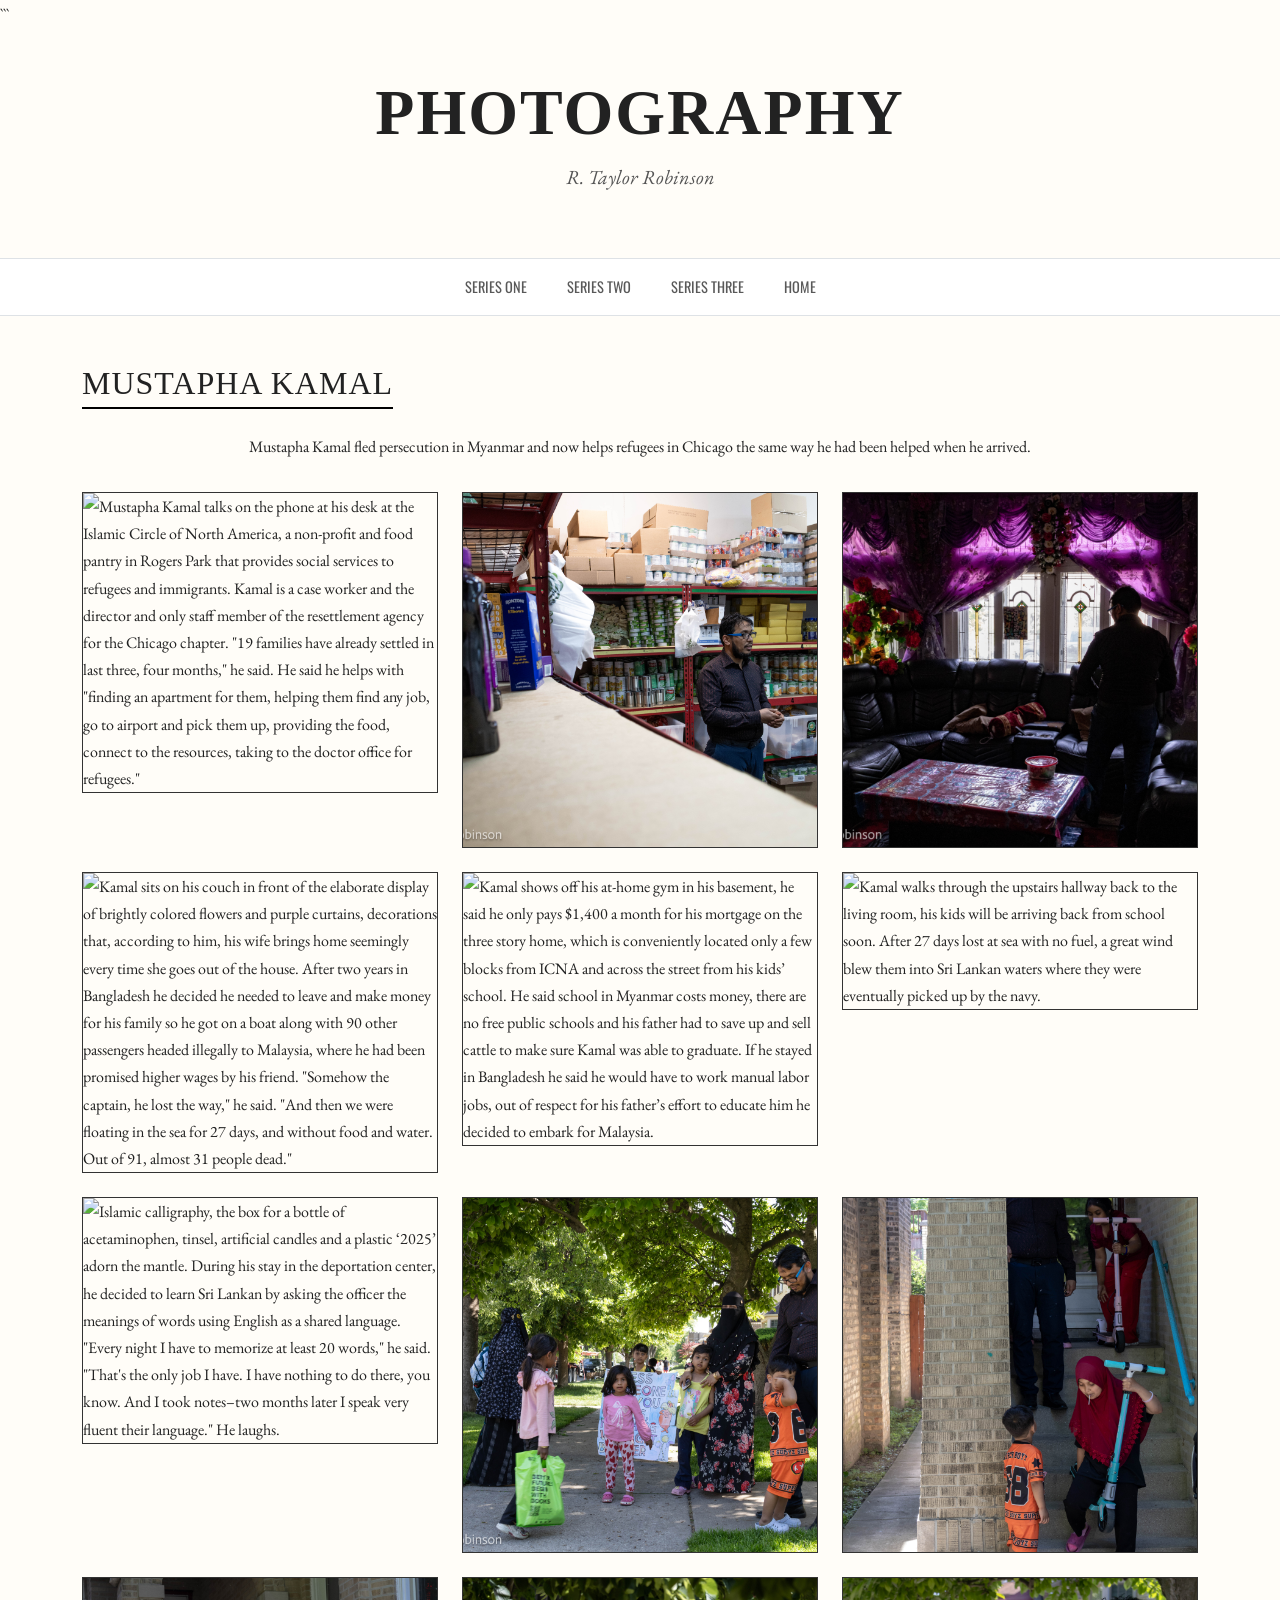
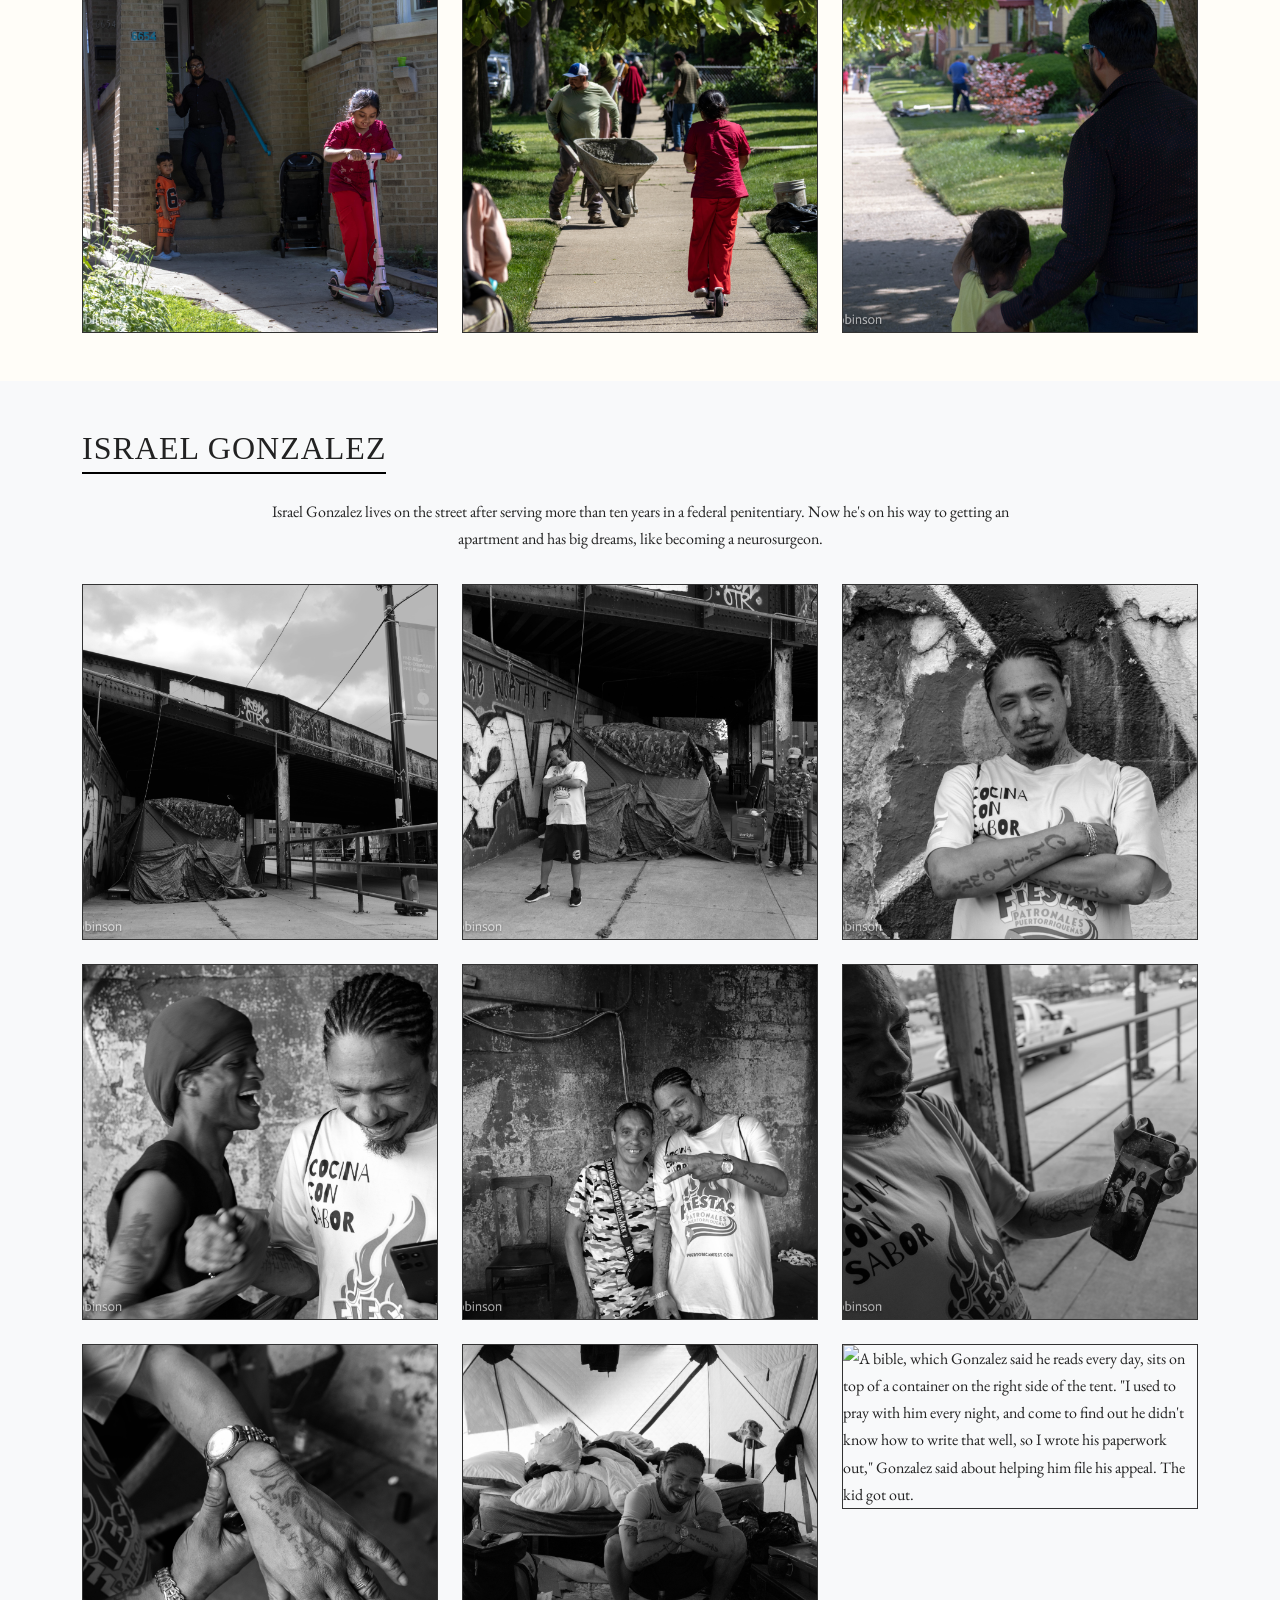
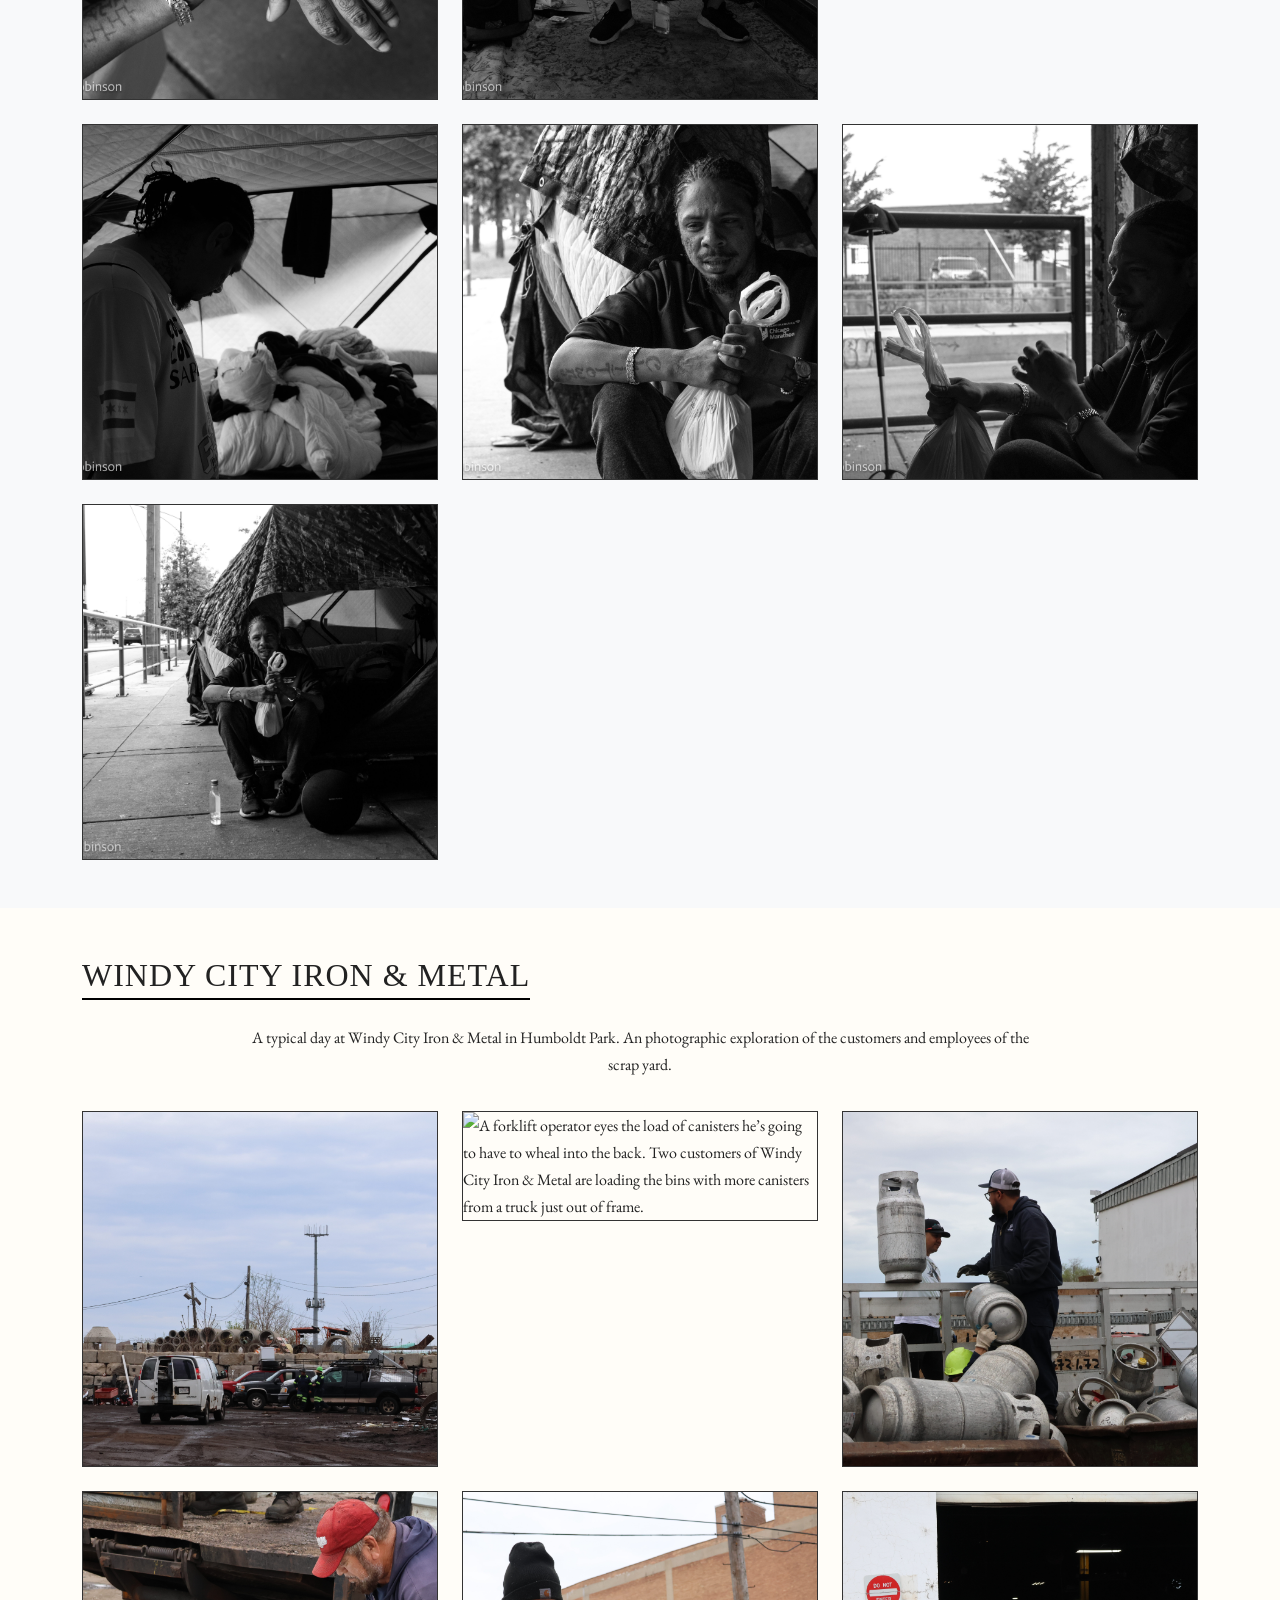
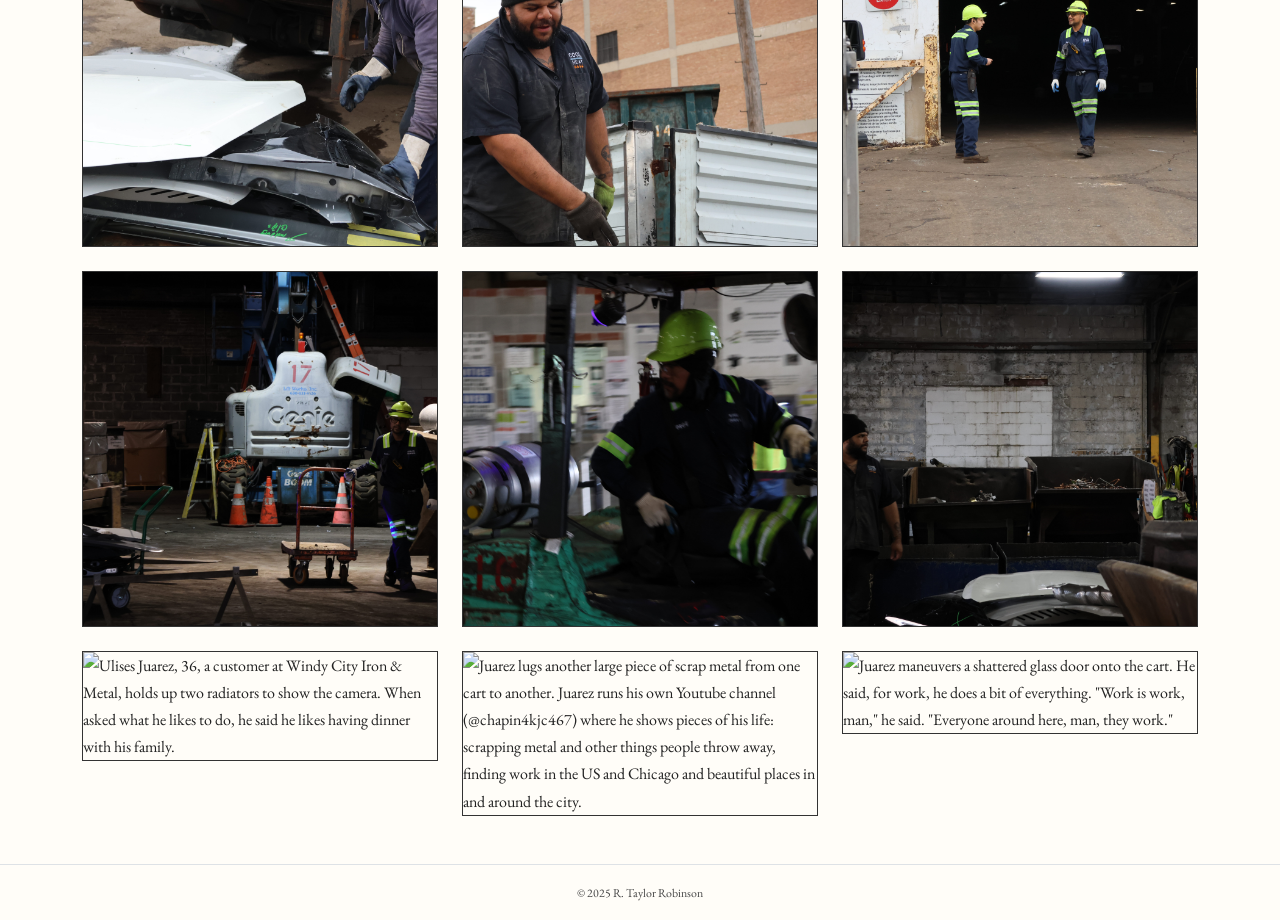
==== photography.html @ ba5ec861 "add image files to local directory" ====
<!DOCTYPE html>

<html lang="en">
<head>
    <meta charset="UTF-8">
    <meta name="viewport" content="width=device-width, initial-scale=1.0">
    <title>Photography | R. Taylor Robinson</title>

<link rel="stylesheet" href="https://cdn.jsdelivr.net/npm/bootstrap@5.3.3/dist/css/bootstrap.min.css">
<link href="https://fonts.googleapis.com/css2?family=EB+Garamond:wght@400;600&family=Oswald:wght@500&display=swap" rel="stylesheet">
<link rel="stylesheet" href="website.css">

<style>
    .photo-thumb {
        width: 100%;
        cursor: pointer;
        border: 1px solid #333;
        transition: opacity 0.2s ease;
    }

    .photo-thumb:hover {
        opacity: 0.9;
    }

    .lightbox {
        display: none;
        position: fixed;
        inset: 0;
        background: rgba(0,0,0,0.8);
        z-index: 9999;
        padding: 2rem;
    }

    .lightbox-content {
        max-width: 90vw;
        max-height: 80vh;
        display: block;
        margin: auto;
    }

    .lightbox-caption {
        color: white;
        text-align: center;
        margin-top: 1rem;
        font-family: 'EB Garamond', serif;
        max-width: 800px;
        margin-left: auto;
        margin-right: auto;
    }

    .series-description {
        max-width: 800px;
        margin: 0 auto 2rem auto;
    }
</style>
```

</head>

<body>

<header class="masthead text-center py-5">
    <div class="container">
        <h1 class="display-3 fw-bold title">Photography</h1>
        <p class="subtitle">R. Taylor Robinson</p>
    </div>
</header>

<nav class="navbar navbar-light border-top border-bottom sticky-top bg-white">
    <div class="container justify-content-center">
        <ul class="navbar-nav flex-row">
            <li class="nav-item mx-2"><a class="nav-link" href="#series1">Series One</a></li>
            <li class="nav-item mx-2"><a class="nav-link" href="#series2">Series Two</a></li>
            <li class="nav-item mx-2"><a class="nav-link" href="#series3">Series Three</a></li>
            <li class="nav-item mx-2"><a class="nav-link" href="index.html">Home</a></li>
        </ul>
    </div>
</nav>

<section id="series3" class="py-5">
    <div class="container">


    <h2 class="section-heading text-center mb-4">Mustapha Kamal</h2>

    <p class="series-description text-center">
        Mustapha Kamal fled persecution in Myanmar and now helps refugees in Chicago the same way he had been helped when he arrived.
    </p>

    <div class="row g-4">

        <div class="col-md-4">
            <img src="assets/images/photography/mustapha-kamal/1.jpg"
                 class="photo-thumb"
                 alt="Mustapha Kamal talks on the phone at his desk at the Islamic Circle of North America, a non-profit and food pantry in Rogers Park that provides social services to refugees and immigrants. Kamal is a case worker and the director and only staff member of the resettlement agency for the Chicago chapter. &quot;19 families have already settled in last three, four months,&quot; he said. He said he helps with &quot;finding an apartment for them, helping them find any job, go to airport and pick them up, providing the food, connect to the resources, taking to the doctor office for refugees.&quot;"
                 onclick="openLightbox(this)">
        </div>

        <div class="col-md-4">
            <img src="assets/images/photography/mustapha-kamal/2.jpg"
                 class="photo-thumb"
                 alt="Kamal stands in the food pantry, where he initially started working when he first joined ICNA. Kamal originally comes from Myanmar and is Rohingyan, a persecuted minority ethnic group in the country, when he was 17 he saw his family killed and siblings burned alive along with 4,000 houses in his neighborhood. &quot;I was studying (by) myself. I'm reading the book in the dining room, and my dad was screaming,&quot; Kamal said. &quot;I went in there, by the time I go there my dad got shot … My mom is screaming, 'go away, go away, go away.’ My mom doesn't let me go inside, and then when I escape, my mom also got shot.&quot;"
                 onclick="openLightbox(this)">
        </div>

        <div class="col-md-4">
            <img src="assets/images/photography/mustapha-kamal/3.jpg"
                 class="photo-thumb"
                 alt="Kamal prepares to take a seat in the living room of the house he owns. He bought it during COVID at an incredibly low interest rate, a fact he is very proud of. After escaping from his pursuers into the jungle and hiding in a bush he was discovered a day and a half later by his uncle. &quot;When he found me, he decided to say, ‘you know what, let's cross to Bangladesh, there's no way to return home,’&quot; Kamal said. &quot;And I went with my uncle, crossed to Bangladesh.&quot;"
                 onclick="openLightbox(this)">
        </div>

        <div class="col-md-4">
            <img src="assets/images/photography/mustapha-kamal/4.jpg"
                 class="photo-thumb"
                 alt="Kamal sits on his couch in front of the elaborate display of brightly colored flowers and purple curtains, decorations that, according to him, his wife brings home seemingly every time she goes out of the house. After two years in Bangladesh he decided he needed to leave and make money for his family so he got on a boat along with 90 other passengers headed illegally to Malaysia, where he had been promised higher wages by his friend. &quot;Somehow the captain, he lost the way,&quot; he said. &quot;And then we were floating in the sea for 27 days, and without food and water. Out of 91, almost 31 people dead.&quot;"
                 onclick="openLightbox(this)">
        </div>

        <div class="col-md-4">
            <img src="assets/images/photography/mustapha-kamal/5.jpg"
                 class="photo-thumb"
                 alt="Kamal shows off his at-home gym in his basement, he said he only pays $1,400 a month for his mortgage on the three story home, which is conveniently located only a few blocks from ICNA and across the street from his kids’ school. He said school in Myanmar costs money, there are no free public schools and his father had to save up and sell cattle to make sure Kamal was able to graduate. If he stayed in Bangladesh he said he would have to work manual labor jobs, out of respect for his father’s effort to educate him he decided to embark for Malaysia."
                 onclick="openLightbox(this)">
        </div>

        <div class="col-md-4">
            <img src="assets/images/photography/mustapha-kamal/6.jpg"
                 class="photo-thumb"
                 alt="Kamal walks through the upstairs hallway back to the living room, his kids will be arriving back from school soon. After 27 days lost at sea with no fuel, a great wind blew them into Sri Lankan waters where they were eventually picked up by the navy."
                 onclick="openLightbox(this)">
        </div>

        <div class="col-md-4">
            <img src="assets/images/photography/mustapha-kamal/7.jpg"
                 class="photo-thumb"
                 alt="Islamic calligraphy, the box for a bottle of acetaminophen, tinsel, artificial candles and a plastic ‘2025’ adorn the mantle. During his stay in the deportation center, he decided to learn Sri Lankan by asking the officer the meanings of words using English as a shared language. &quot;Every night I have to memorize at least 20 words,&quot; he said. &quot;That's the only job I have. I have nothing to do there, you know. And I took notes–two months later I speak very fluent their language.&quot; He laughs."
                 onclick="openLightbox(this)">
        </div>

        <div class="col-md-4">
            <img src="assets/images/photography/mustapha-kamal/8.jpg"
                 class="photo-thumb"
                 alt="Kamal stands outside with his son Aziz, 3, shyly clutching his father’s leg, his wife Arafah stands behind him in a black hijab, her arms resting on the shoulders of their youngest daughter Jasmin, 5. In a deluge, dozens of children and mothers wearing hijab have materialized on the street outside of the school across from Kamal’s house."
                 onclick="openLightbox(this)">
        </div>

        <div class="col-md-4">
            <img src="assets/images/photography/mustapha-kamal/9.jpg"
                 class="photo-thumb"
                 alt="Kamal’s older two daughters, Tosmin, 8, and Yasmin, 9, grab their scooters from inside for an afternoon ride as Aziz looks up at his father. Kamal speaks nine languages now: Rohingya, Burmese, English, Bengali, Hindi, Urdu, Spanish, Tamil and Singhalis (from Sri Lanka). He said his experience as a refugee inspired him to help others the same way he was helped by a case worker when he arrived in New Hampshire in 2012."
                 onclick="openLightbox(this)">
        </div>

        <div class="col-md-4">
            <img src="assets/images/photography/mustapha-kamal/10.jpg"
                 class="photo-thumb"
                 alt="Tosmin speeds ahead on her scooter leaving her father and brother in the dust. It is one of the hottest days of the year so far and the sun beats down heavily."
                 onclick="openLightbox(this)">
        </div>

        <div class="col-md-4">
            <img src="assets/images/photography/mustapha-kamal/11.jpg"
                 class="photo-thumb"
                 alt="Tosmin and Yasmin ride down the sidewalk now littered with people working, playing and walking back from school. Kamal says chuckling that &quot;maybe 50%&quot; of the people living on this street are Rohingya."
                 onclick="openLightbox(this)">
        </div>

        <div class="col-md-4">
            <img src="assets/images/photography/mustapha-kamal/12.jpg"
                 class="photo-thumb"
                 alt="Kamal puts his hand on his daughter Jasmin’s shoulder as she points to her sisters down the street. In addition to his own home, Kamal also owns another building which he rents to other Rohingya people in the neighborhood. &quot;This is the freedom country,&quot; he said. &quot;You can do whatever you want, right? No one can stop you unless you're hurting somebody.&quot;"
                 onclick="openLightbox(this)">
        </div>

    </div>
</div>


</section>

<section id="series2" class="py-5 bg-light">
    <div class="container">

    <h2 class="section-heading text-center mb-4">Israel Gonzalez</h2>

    <p class="series-description text-center">
        Israel Gonzalez lives on the street after serving more than ten years in a federal penitentiary. Now he's on his way to getting an apartment and has big dreams, like becoming a neurosurgeon.
    </p>

    <div class="row g-4">

        <div class="col-md-4">
            <img src="assets/images/photography/israel-gonzalez/1.jpg"
                 class="photo-thumb"
                 alt="On W Division St., just a block from the New Life Covenant Church, sits the bright red tent of Israel Gonzalez, 34, just under the train tracks, where he has lived for a year and a half after serving 121 months in a federal penitentiary. A mural on the wall above reads &quot;YOU ARE WORTHY OF LOVE.&quot;"
                 onclick="openLightbox(this)">
        </div>

        <div class="col-md-4">
            <img src="assets/images/photography/israel-gonzalez/2.jpg"
                 class="photo-thumb"
                 alt="Gonzalez (left) poses on a hot and humid Tuesday outside of his tent next to Paco (right), who said his real name is Lenin &quot;like the communist.&quot; Gonzalez said the tent is retractable so it stays &quot;kinda warm&quot; in the winter, but he needs to get a heater. To get by, he does Doordash and Uber Eats on his bicycle, but the bike was stolen three days before."
                 onclick="openLightbox(this)">
        </div>

        <div class="col-md-4">
            <img src="assets/images/photography/israel-gonzalez/3.jpg"
                 class="photo-thumb"
                 alt="More than 11 years ago, Gonzalez got caught with 305 grams of D-Methamphetamine, $325,000 in cash, three AR-15’s, and a bulletproof vest in Quincy, Illinois. Now he is on state probation, meaning he has to complete drug and alcohol training and do 30 hours of community service. &quot;I did a lot of bad things back then, but, you know, I made it out,&quot; Gonzalez said."
                 onclick="openLightbox(this)">
        </div>
        <!--
        <div class="col-md-4">
            <img src="assets/images/photography/israel-gonzalez/4.jpg"
                 class="photo-thumb"
                 alt="Caption text here"
                 onclick="openLightbox(this)">
        </div>
        -->
        <div class="col-md-4">
            <img src="assets/images/photography/israel-gonzalez/5.jpg"
                 class="photo-thumb"
                 alt="Gonzalez greets his friend Jene’Bele, who’s a musician and performer with his own Youtube channel (@JeneBele) where he posts videos of his performances. Gonzalez suffers from anxiety and epilepsy and has been three days without his medication which was stolen along with his bike. &quot;That’s why I try to stay around people, just in case something happens,&quot; he said and then pointed to his broken tooth. &quot;Because, when I’m by myself – that’s how this happened.&quot;"
                 onclick="openLightbox(this)">
        </div>

        <div class="col-md-4">
            <img src="assets/images/photography/israel-gonzalez/6.jpg"
                 class="photo-thumb"
                 alt="Gonzalez poses with his long-time friend Maria, 70, who lives in a house just up the way and went to the same high school as him when she was in school. Gonzalez said he wants to be a neurologist and find a cure for epilepsy. &quot;When I went to Malcolm X college I was studying chemistry and biology, but they said if I wanted to become a neurologist I had to get an MD,&quot; Gonzalez said. &quot;My GPA was 3.9 and I was taking all the tough classes.&quot;"
                 onclick="openLightbox(this)">
        </div>

        <div class="col-md-4">
            <img src="assets/images/photography/israel-gonzalez/7.jpg"
                 class="photo-thumb"
                 alt="Gonzalez shows a photo of his son, daughter and stepson on his phone."
                 onclick="openLightbox(this)">
        </div>

        <div class="col-md-4">
            <img src="assets/images/photography/israel-gonzalez/8.jpg"
                 class="photo-thumb"
                 alt="Gonzalez shows his hand tattoo of his son’s name, birthday and star sign (Taurus). He has the same tattoo for his daughter on his other hand. He just saw the two of them and his stepson last week and gave them birthday presents: $200 to his son, $100 to his daughter and $50 to his stepson."
                 onclick="openLightbox(this)">
        </div>

        <div class="col-md-4">
            <img src="assets/images/photography/israel-gonzalez/9.jpg"
                 class="photo-thumb"
                 alt="Gonzalez poses inside of his tent, which has a rug stretched out on the floor under his bed, a few miscellaneous containers, a microwave and a fridge. In 2021, when he was still in prison, he said he had a young roommate about 18 years old with multiple life sentences, the kid would rock in bed every night. He was scared at first, not knowing why the kid was rocking, until, according to Gonzalez, one day the kid turned to him and said, &quot;would you pray with me? I didn't do that crime. I was with somebody that did it.&quot;"
                 onclick="openLightbox(this)">
        </div>

        <div class="col-md-4">
            <img src="assets/images/photography/israel-gonzalez/10.jpg"
                 class="photo-thumb"
                 alt="A bible, which Gonzalez said he reads every day, sits on top of a container on the right side of the tent. &quot;I used to pray with him every night, and come to find out he didn't know how to write that well, so I wrote his paperwork out,&quot; Gonzalez said about helping him file his appeal. The kid got out."
                 onclick="openLightbox(this)">
        </div>

        <div class="col-md-4">
            <img src="assets/images/photography/israel-gonzalez/11.jpg"
                 class="photo-thumb"
                 alt="Gonzalez looks around the room. He said he was in the process of cleaning up."
                 onclick="openLightbox(this)">
        </div>

        <div class="col-md-4">
            <img src="assets/images/photography/israel-gonzalez/12.jpg"
                 class="photo-thumb"
                 alt="Thursday, Gonzalez, having just come back from meeting with his case worker on the South Side, sits on the edge of the wooden base supporting his tent. It’s a colder day than Tuesday and the wind is blowing. As an ambulance zooms past, its blaring siren resonating in the space under the bridge, Gonzalez puts his head down and covers his ears hard. &quot;It’s all day everyday,&quot; he said with a strained look on his face."
                 onclick="openLightbox(this)">
        </div>

        <div class="col-md-4">
            <img src="assets/images/photography/israel-gonzalez/13.jpg"
                 class="photo-thumb"
                 alt="Gonzalez sits in front of his tent."
                 onclick="openLightbox(this)">
        </div>

        <div class="col-md-4">
            <img src="assets/images/photography/israel-gonzalez/14.jpg"
                 class="photo-thumb"
                 alt="Gonzalez sits next to his speaker, waiting for it to charge. He just got the news today from his case manager, tomorrow he’s going on a walk-through of his new apartment. &quot;I’ve never had one,&quot; he said."
                 onclick="openLightbox(this)">
        </div>

    </div>
</div>

</section>

<section id="series1" class="py-5">
    <div class="container">

    <h2 class="section-heading text-center mb-4">Windy City Iron & Metal</h2>

    <p class="series-description text-center">
        A typical day at Windy City Iron & Metal in Humboldt Park. An photographic exploration of the customers and employees of the scrap yard.
    </p>

    <div class="row g-4">

        <div class="col-md-4">
            <img src="assets/images/photography/windy-city-iron-metal/1.jpg"
                 class="photo-thumb"
                 alt="Two workers talk to each other in the yard of Windy City Iron & Metal in Humboldt Park Wednesday. The late afternoon sun had moved behind some clouds and the workday was coming to a close."
                 onclick="openLightbox(this)">
        </div>

        <div class="col-md-4">
            <img src="assets/images/photography/windy-city-iron-metal/2.jpg"
                 class="photo-thumb"
                 alt="A forklift operator eyes the load of canisters he’s going to have to wheal into the back. Two customers of Windy City Iron & Metal are loading the bins with more canisters from a truck just out of frame."
                 onclick="openLightbox(this)">
        </div>

        <div class="col-md-4">
            <img src="assets/images/photography/windy-city-iron-metal/3.jpg"
                 class="photo-thumb"
                 alt="The two customers finish emptying their truck. They hand the last two canisters to the forklift operator."
                 onclick="openLightbox(this)">
        </div>

        <div class="col-md-4">
            <img src="assets/images/photography/windy-city-iron-metal/4.jpg"
                 class="photo-thumb"
                 alt="Fernando Florian, 70, a customer at the scrap yard, loads a cart with scrap metal such as car doors and engine hoods. His birthday is next month."
                 onclick="openLightbox(this)">
        </div>

        <div class="col-md-4">
            <img src="assets/images/photography/windy-city-iron-metal/5.jpg"
                 class="photo-thumb"
                 alt="Fernando Florian Jr., 36, is Florian’s son and he goes by junior. He hands his father another piece of metal from the truck."
                 onclick="openLightbox(this)">
        </div>

        <div class="col-md-4">
            <img src="assets/images/photography/windy-city-iron-metal/6.jpg"
                 class="photo-thumb"
                 alt="Francisco Pineda, another worker at Windy City Iron & Metal speaks with his coworker Angel Estrada, 19. Pineda likes to go by Pancho."
                 onclick="openLightbox(this)">
        </div>

        <div class="col-md-4">
            <img src="assets/images/photography/windy-city-iron-metal/7.jpg"
                 class="photo-thumb"
                 alt="Pineda pulls a cart from the back of the main warehouse towards the front. He walks by the bins of canisters the forklift operator has been ferrying from the parking lot."
                 onclick="openLightbox(this)">
        </div>

        <div class="col-md-4">
            <img src="assets/images/photography/windy-city-iron-metal/8.jpg"
                 class="photo-thumb"
                 alt="The forklift operator checks his trailer as he zooms past on his forklift. He is done ferrying the canisters."
                 onclick="openLightbox(this)">
        </div>

        <div class="col-md-4">
            <img src="assets/images/photography/windy-city-iron-metal/9.jpg"
                 class="photo-thumb"
                 alt="Estrada weighs the Florians’ car parts as Junior holds his scrapyard membership card. Estrada has been working at Windy City Iron & Metal for two years. &quot;I started right after high school,&quot; he said. &quot;College wasn’t for me.&quot;"
                 onclick="openLightbox(this)">
        </div>

        <div class="col-md-4">
            <img src="assets/images/photography/windy-city-iron-metal/10.jpg"
                 class="photo-thumb"
                 alt="Ulises Juarez, 36, a customer at Windy City Iron & Metal, holds up two radiators to show the camera. When asked what he likes to do, he said he likes having dinner with his family."
                 onclick="openLightbox(this)">
        </div>

        <div class="col-md-4">
            <img src="assets/images/photography/windy-city-iron-metal/11.jpg"
                 class="photo-thumb"
                 alt="Juarez lugs another large piece of scrap metal from one cart to another. Juarez runs his own Youtube channel (@chapin4kjc467) where he shows pieces of his life: scrapping metal and other things people throw away, finding work in the US and Chicago and beautiful places in and around the city."
                 onclick="openLightbox(this)">
        </div>

        <div class="col-md-4">
            <img src="assets/images/photography/windy-city-iron-metal/12.jpg"
                 class="photo-thumb"
                 alt="Juarez maneuvers a shattered glass door onto the cart. He said, for work, he does a bit of everything. &quot;Work is work, man,&quot; he said. &quot;Everyone around here, man, they work.&quot;"
                 onclick="openLightbox(this)">
        </div>

    </div>
</div>

</section>

<div id="lightbox" class="lightbox" onclick="closeLightbox()">
    <img id="lightbox-image" class="lightbox-content">
    <div id="lightbox-caption" class="lightbox-caption"></div>
</div>

<footer class="text-center py-3 border-top">
    <small>© 2025 R. Taylor Robinson</small>
</footer>

<script>
function openLightbox(img) {
    document.getElementById('lightbox').style.display = 'block';
    document.getElementById('lightbox-image').src = img.src;
    document.getElementById('lightbox-caption').textContent = img.alt;
}

function closeLightbox() {
    document.getElementById('lightbox').style.display = 'none';
}
</script>

<script src="https://cdn.jsdelivr.net/npm/bootstrap@5.3.3/dist/js/bootstrap.bundle.min.js"></script>
<script src="script.js"></script>

</body>
</html>
---- website.css ----
/* Fonts: EB Garamond for body, Times New Roman (Oswald?) for headers */
body {
  font-family: 'EB Garamond', serif;
  color: #222;
  background-color: #fffdf8;
  line-height: 1.7;
}

.title {
  font-family: 'Times New Roman', serif;
  letter-spacing: 2px;
  text-transform: uppercase;
}

.subtitle {
  font-family: 'EB Garamond', serif;
  font-style: italic;
  font-size: 1.25rem;
  color: #555;
}

.section-heading {
  font-family: 'Times New Roman', serif;
  text-transform: uppercase;
  letter-spacing: 1px;
  margin-bottom: 1rem;
  border-bottom: 2px solid #000;
  display: inline-block;
  padding-bottom: 0.25rem;
}

.navbar-nav .nav-link {
  font-family: 'Oswald', sans-serif;
  text-transform: uppercase;
  margin: 0 1rem;
  font-size: 0.9rem;
}

.navbar-toggler {
  margin-left : auto;
  margin-right : auto;
}

.navbar-light .navbar-toggler {
  border: none !important;       /* kill the border */
  box-shadow: none !important;   /* kill the shadow on click */
  outline: none !important;
}

.languages {
  font-size: 16px;
  color: #555;
  letter-spacing: 1px;
}

.portfolio-card {
  border: 1px solid #333;
  border-radius: 0;
  background: #fff;
  transition: transform 0.2s;
}

.portfolio-card:hover {
  transform: translateY(-3px);
}

.anchor {
  display: block;
  position: relative;
  top: -20px;
  visibility: hidden;
}

.anchor-resume {
  display: block;
  position: relative;
  top: -50px;
  visibility: hidden;
}

footer {
  font-size: 0.85rem;
  color: #444;
}

#pdf-viewer {
  display: block;
  width: 95%;
  max-width: 800px;
  border: 1px solid #333;
  margin: 1rem auto;
  /*box-shadow: 0 2px 6px rgba(0, 0, 0, 0.2);*/
}

/* Keep navbar inline and responsive without wrapping or hamburger */
.navbar-nav {
  flex-wrap: nowrap;            /* Force inline */
  justify-content: center;
  overflow-x: auto;             /* Allow horizontal scroll if absolutely needed */
  scrollbar-width: none;        /* Hide scrollbar on Firefox */
  -ms-overflow-style: none;     /* Hide scrollbar on IE/Edge */
}

.navbar-nav::-webkit-scrollbar {
  display: none;                /* Hide scrollbar on WebKit browsers */
}

.navbar-nav .nav-link {
  font-family: 'Oswald', sans-serif;
  text-transform: uppercase;
  white-space: nowrap;          /* Prevent link text from breaking */
  margin: 0 0.75rem;
  font-size: 0.9rem;
  transition: font-size 0.2s ease, margin 0.2s ease;
}

.contact {
  letter-spacing: 1px;
}

/* Shrink spacing and font a bit on smaller screens */
@media (max-width: 768px) {
  .navbar-nav .nav-link {
    margin: 0 0.4rem;
    font-size: 0.8rem;
  }
}

@media (max-width: 480px) {
  .navbar-nav .nav-link {
    margin: 0 0.25rem;
    font-size: 0.75rem;
  }

  .section-heading {
    width: 300px;          /* or any fixed width */
    margin-left: auto;
    margin-right: auto;
    text-align: center;    /* centers text inside too */
    display: block;        /* ensures margins work */
  }
}

.portfolio-card .border-bottom {
    min-height: 80px;
}

.project-image {
    width: 100%;
    max-height: 200px;
    object-fit: cover;
    margin: 1rem 0;
    border: 1px solid #333;
}

.photo-thumb {
    width: 100%;
    aspect-ratio: 1 / 1;
    object-fit: cover;
    cursor: pointer;
    border: 1px solid #333;
    transition: opacity 0.2s ease;
}

.lightbox {
    display: none;
    position: fixed;
    inset: 0;
    background: rgba(0,0,0,0.85);
    z-index: 9999;

    overflow-y: auto;      /* 🔥 allows scrolling */
    padding: 2rem 1rem;
}

#lightbox-image,
#lightbox-caption {
    max-width: 90vw;
    max-width: 900px;
    width: 100%;
    margin: 0 auto;
    display: block;
}

#lightbox-image {
    max-height: 75vh;
    object-fit: contain;
    display: block;
    margin-bottom: 0; /* critical: removes gap */
}

#lightbox-caption {
    background: rgba(0,0,0,0.66);
    color: white;
    padding: 0.9rem 1rem;
    margin: 0;

    text-align: left;
    width: 100%;
    box-sizing: border-box;
}
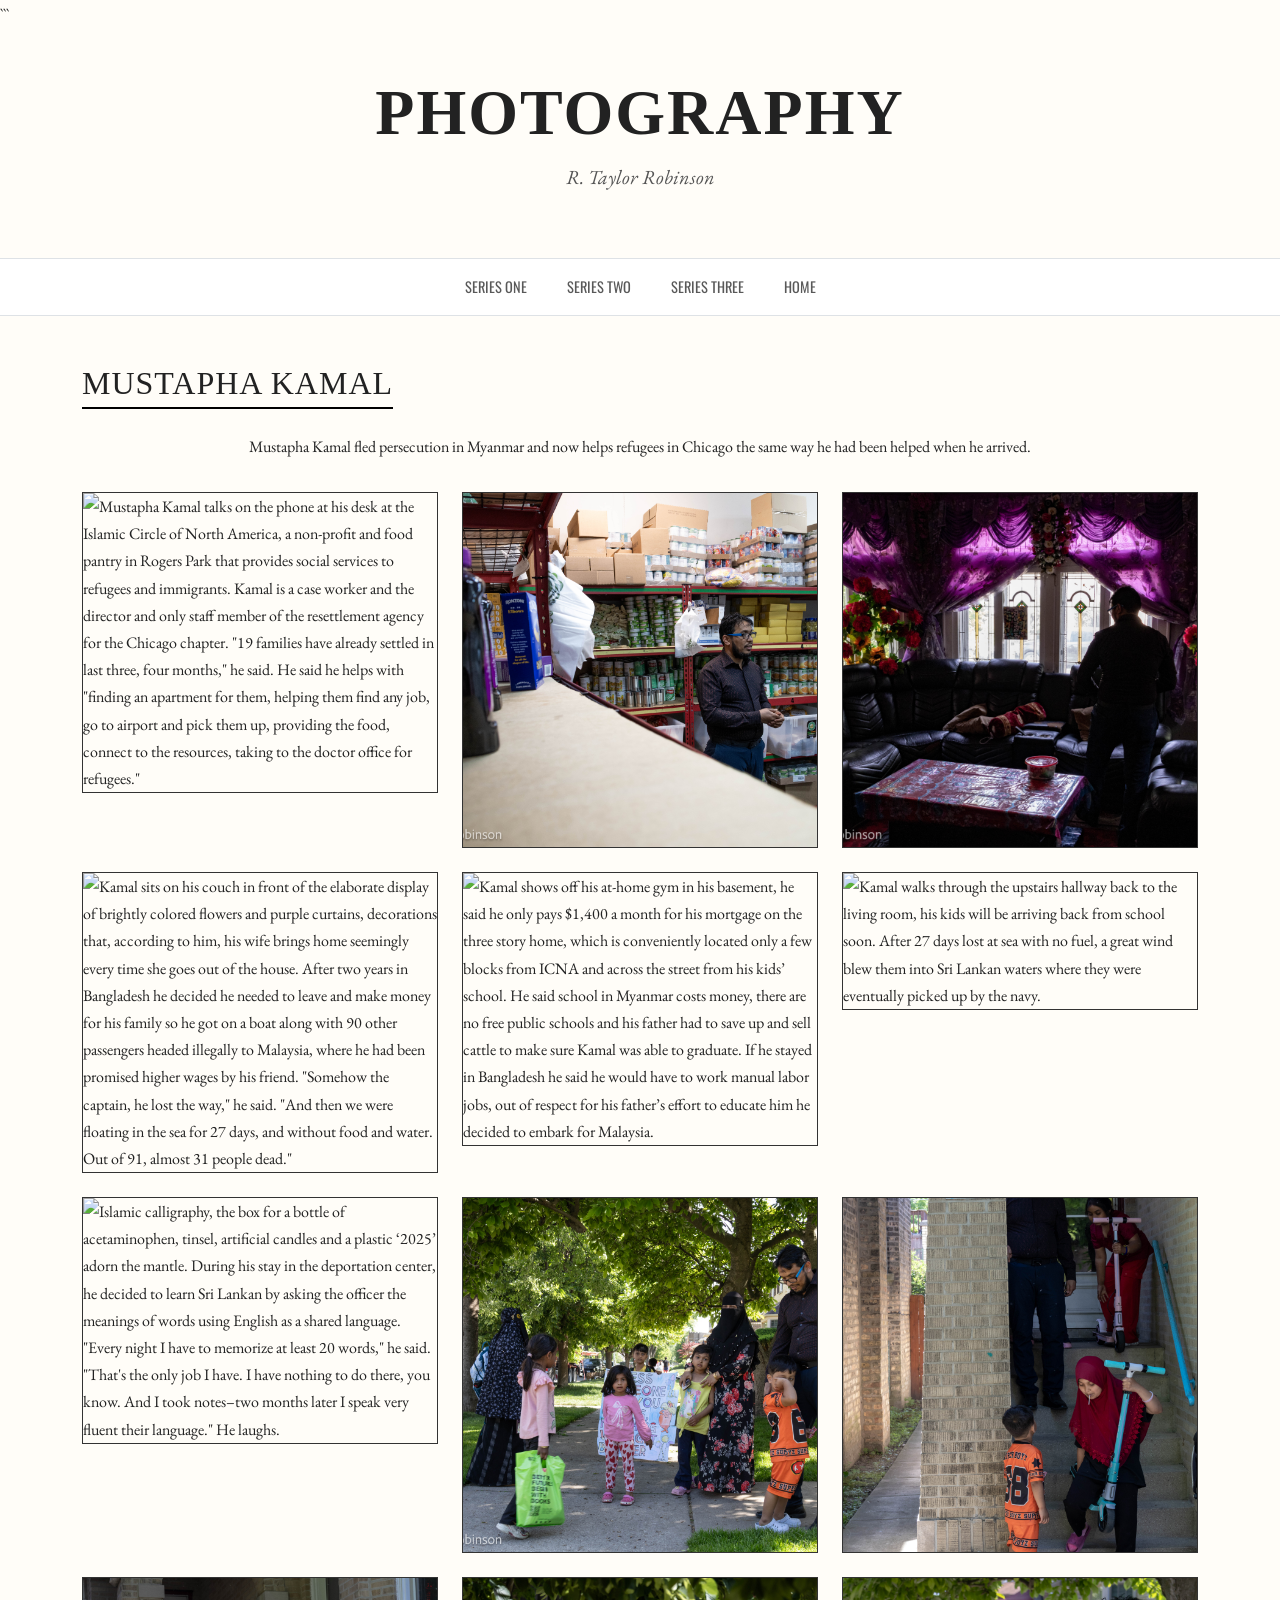
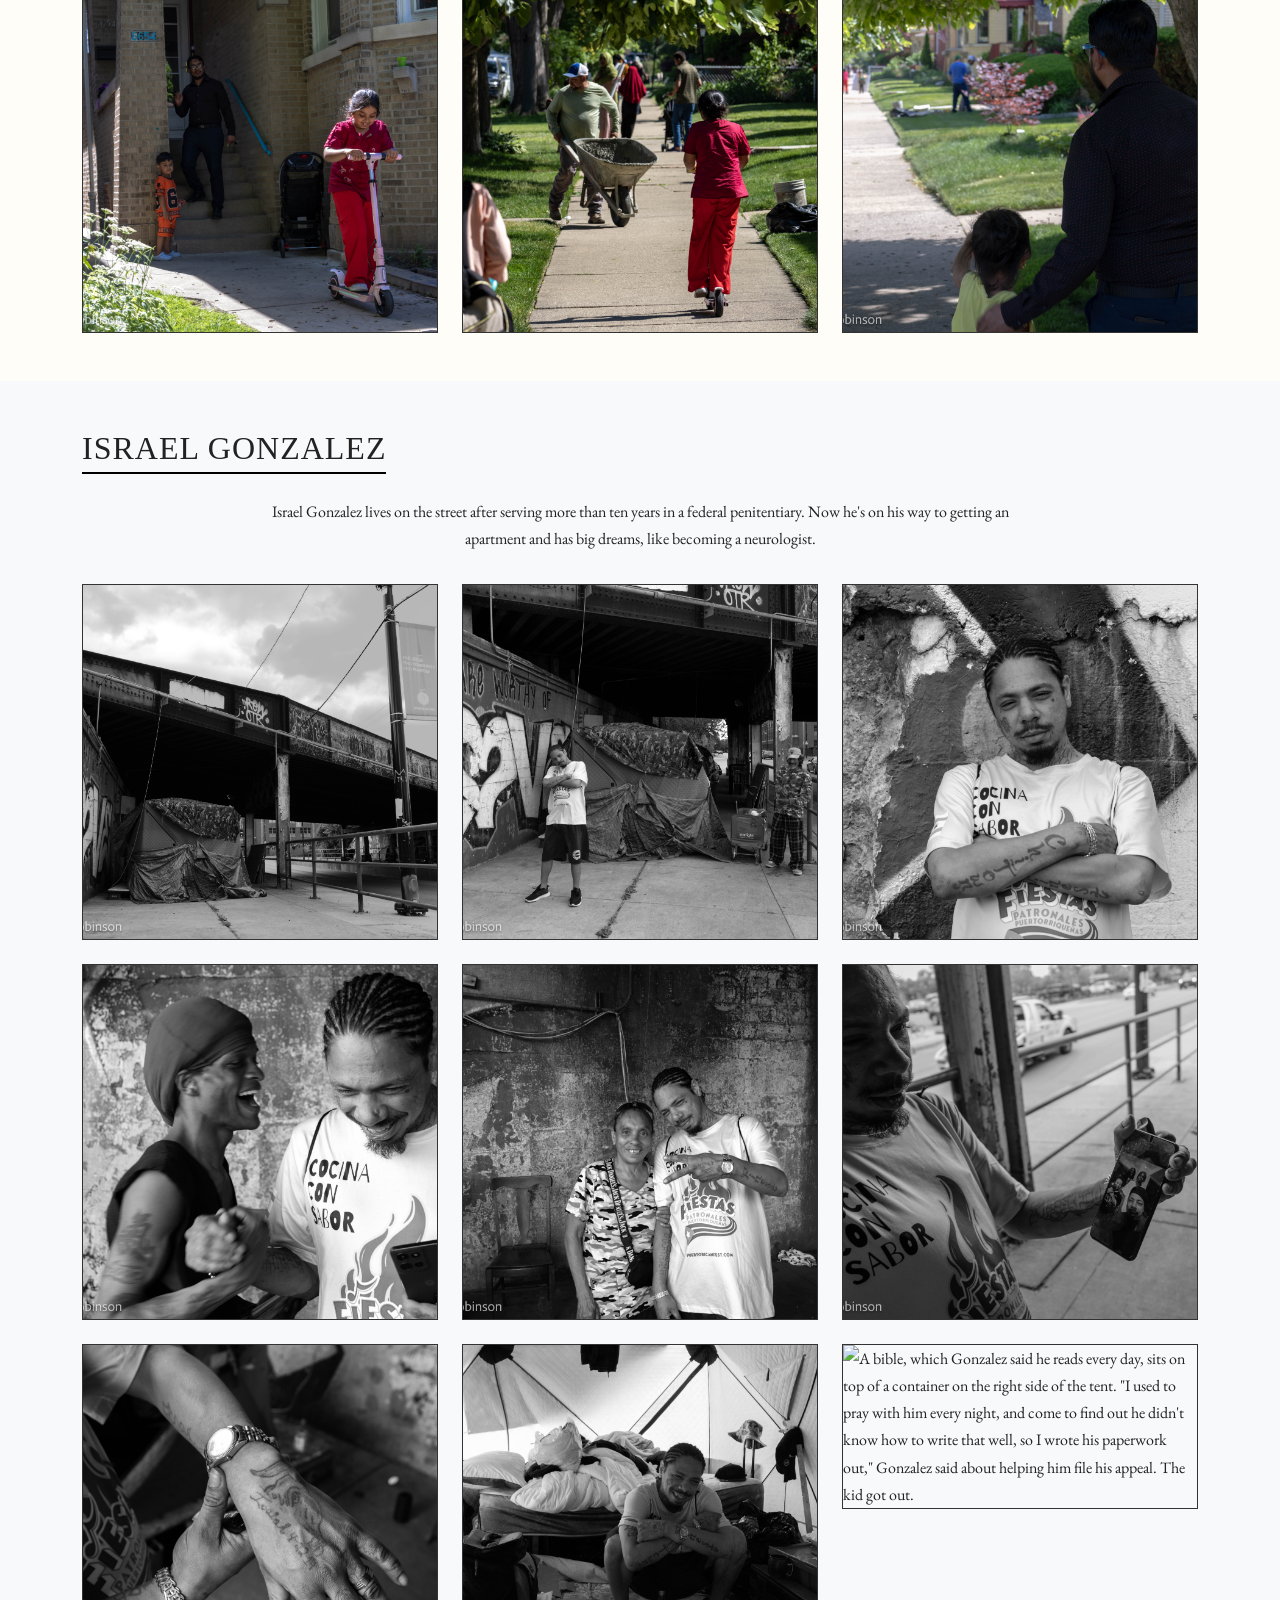
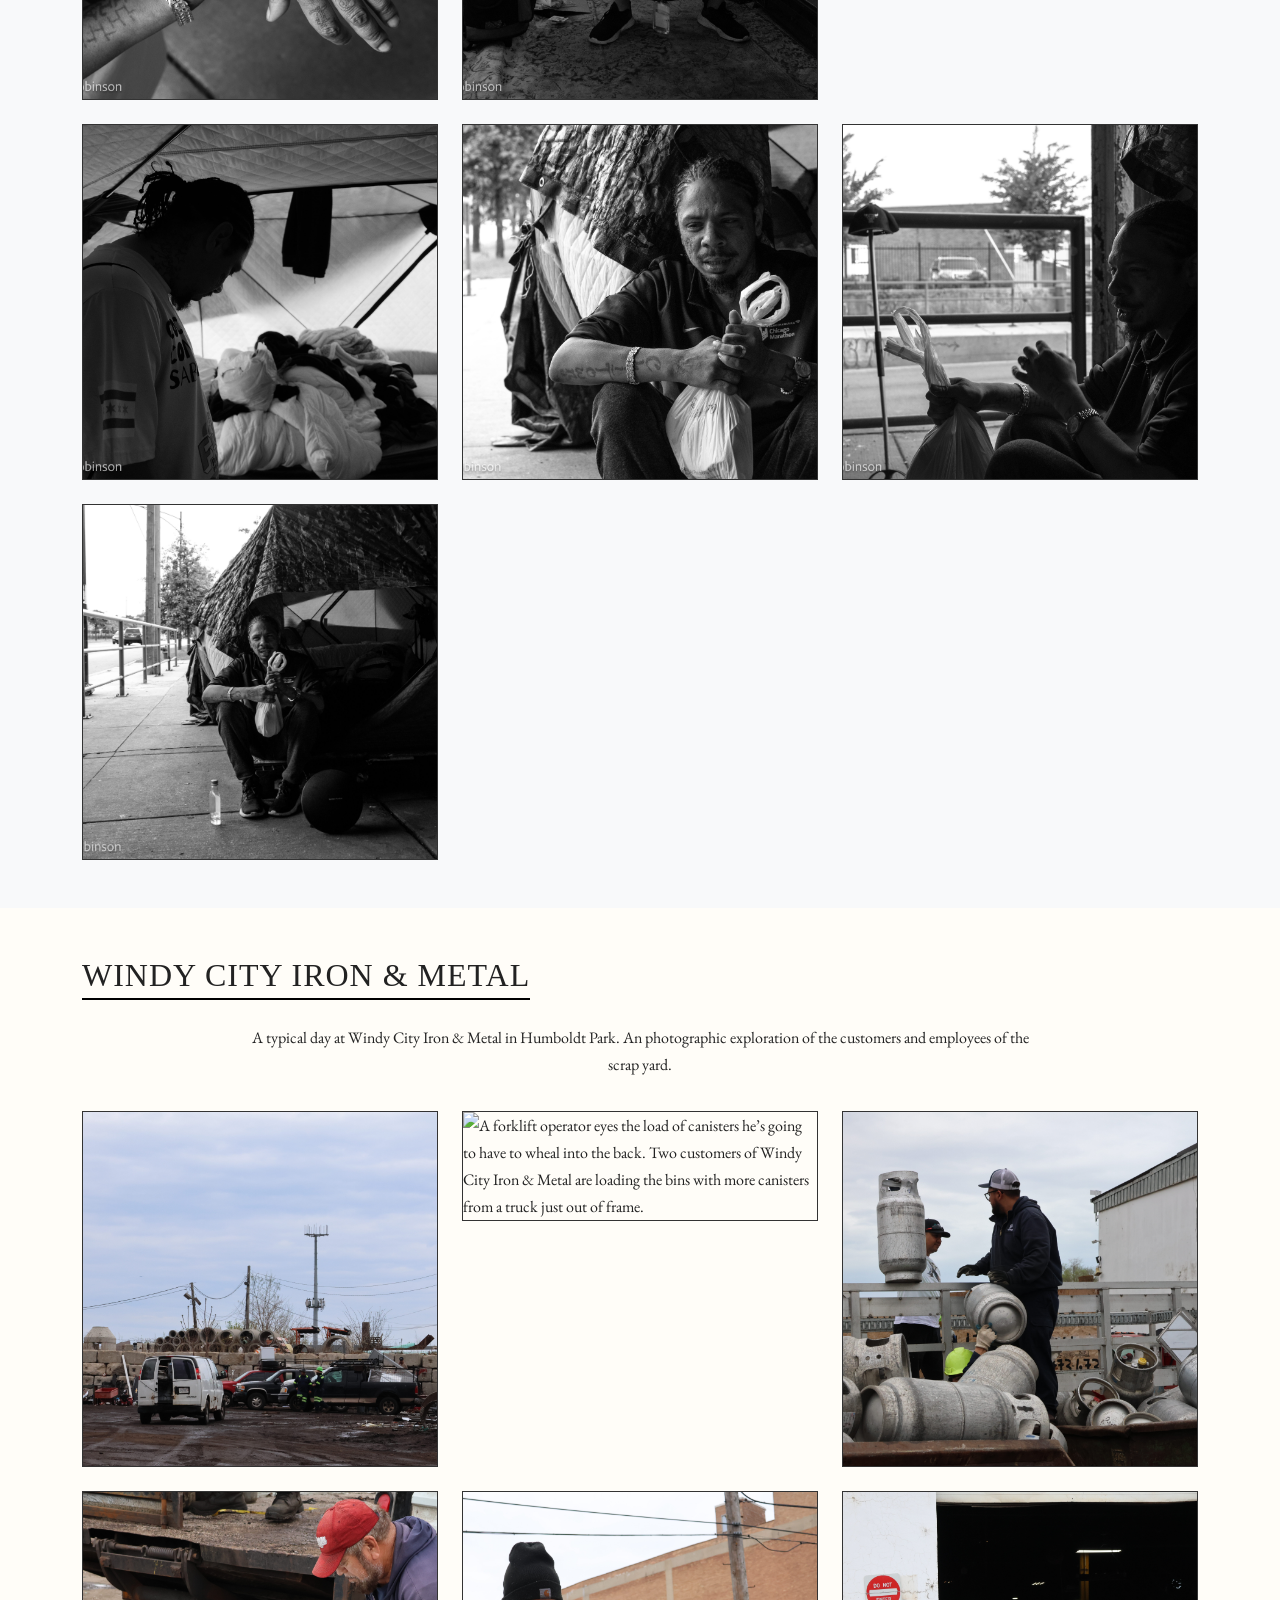
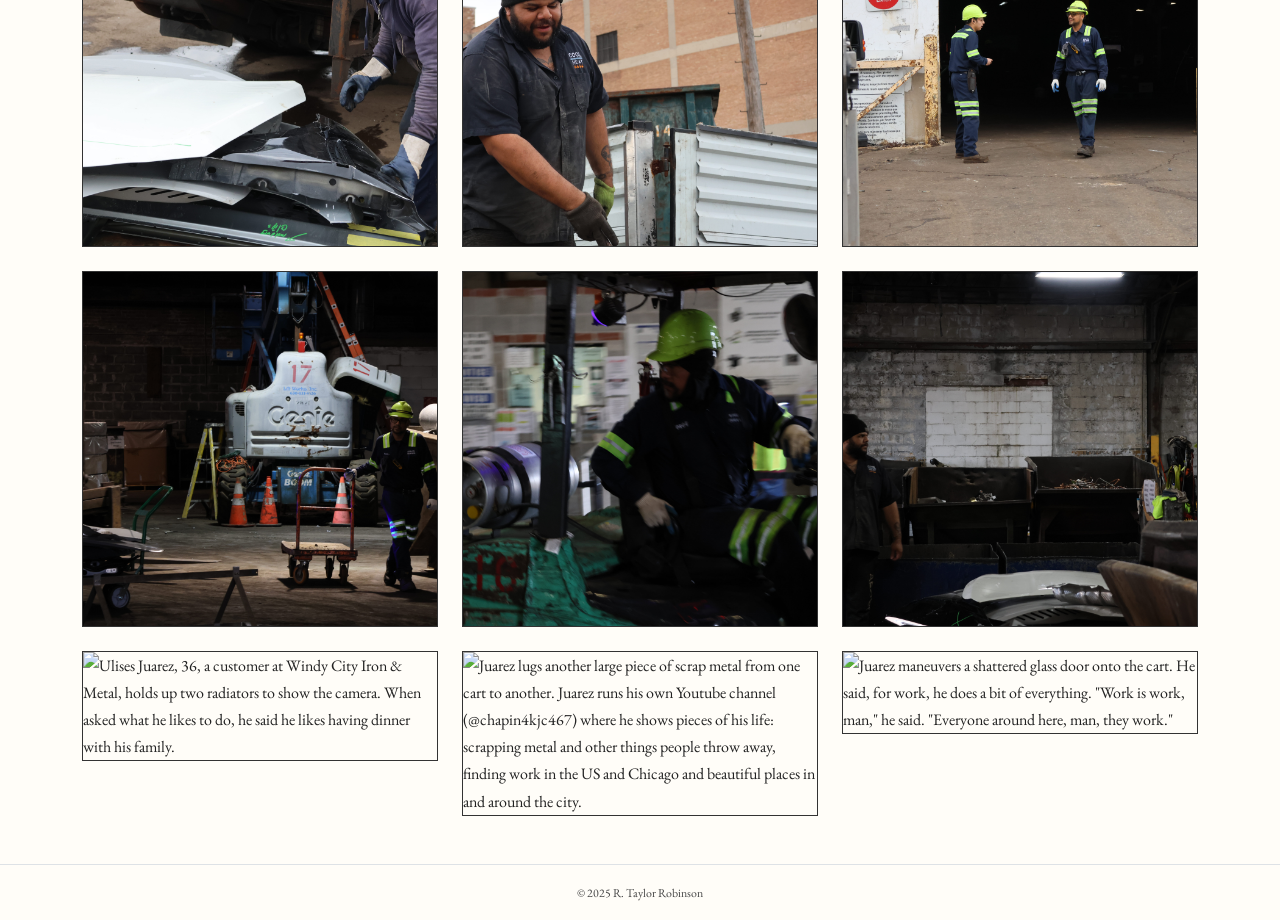
==== commit d858ecce: "change neurosurgeon to neurologist fact checking" ====
--- a/photography.html
+++ b/photography.html
@@ -185,7 +185,7 @@
     <h2 class="section-heading text-center mb-4">Israel Gonzalez</h2>
 
     <p class="series-description text-center">
-        Israel Gonzalez lives on the street after serving more than ten years in a federal penitentiary. Now he's on his way to getting an apartment and has big dreams, like becoming a neurosurgeon.
+        Israel Gonzalez lives on the street after serving more than ten years in a federal penitentiary. Now he's on his way to getting an apartment and has big dreams, like becoming a neurologist.
     </p>
 
     <div class="row g-4">
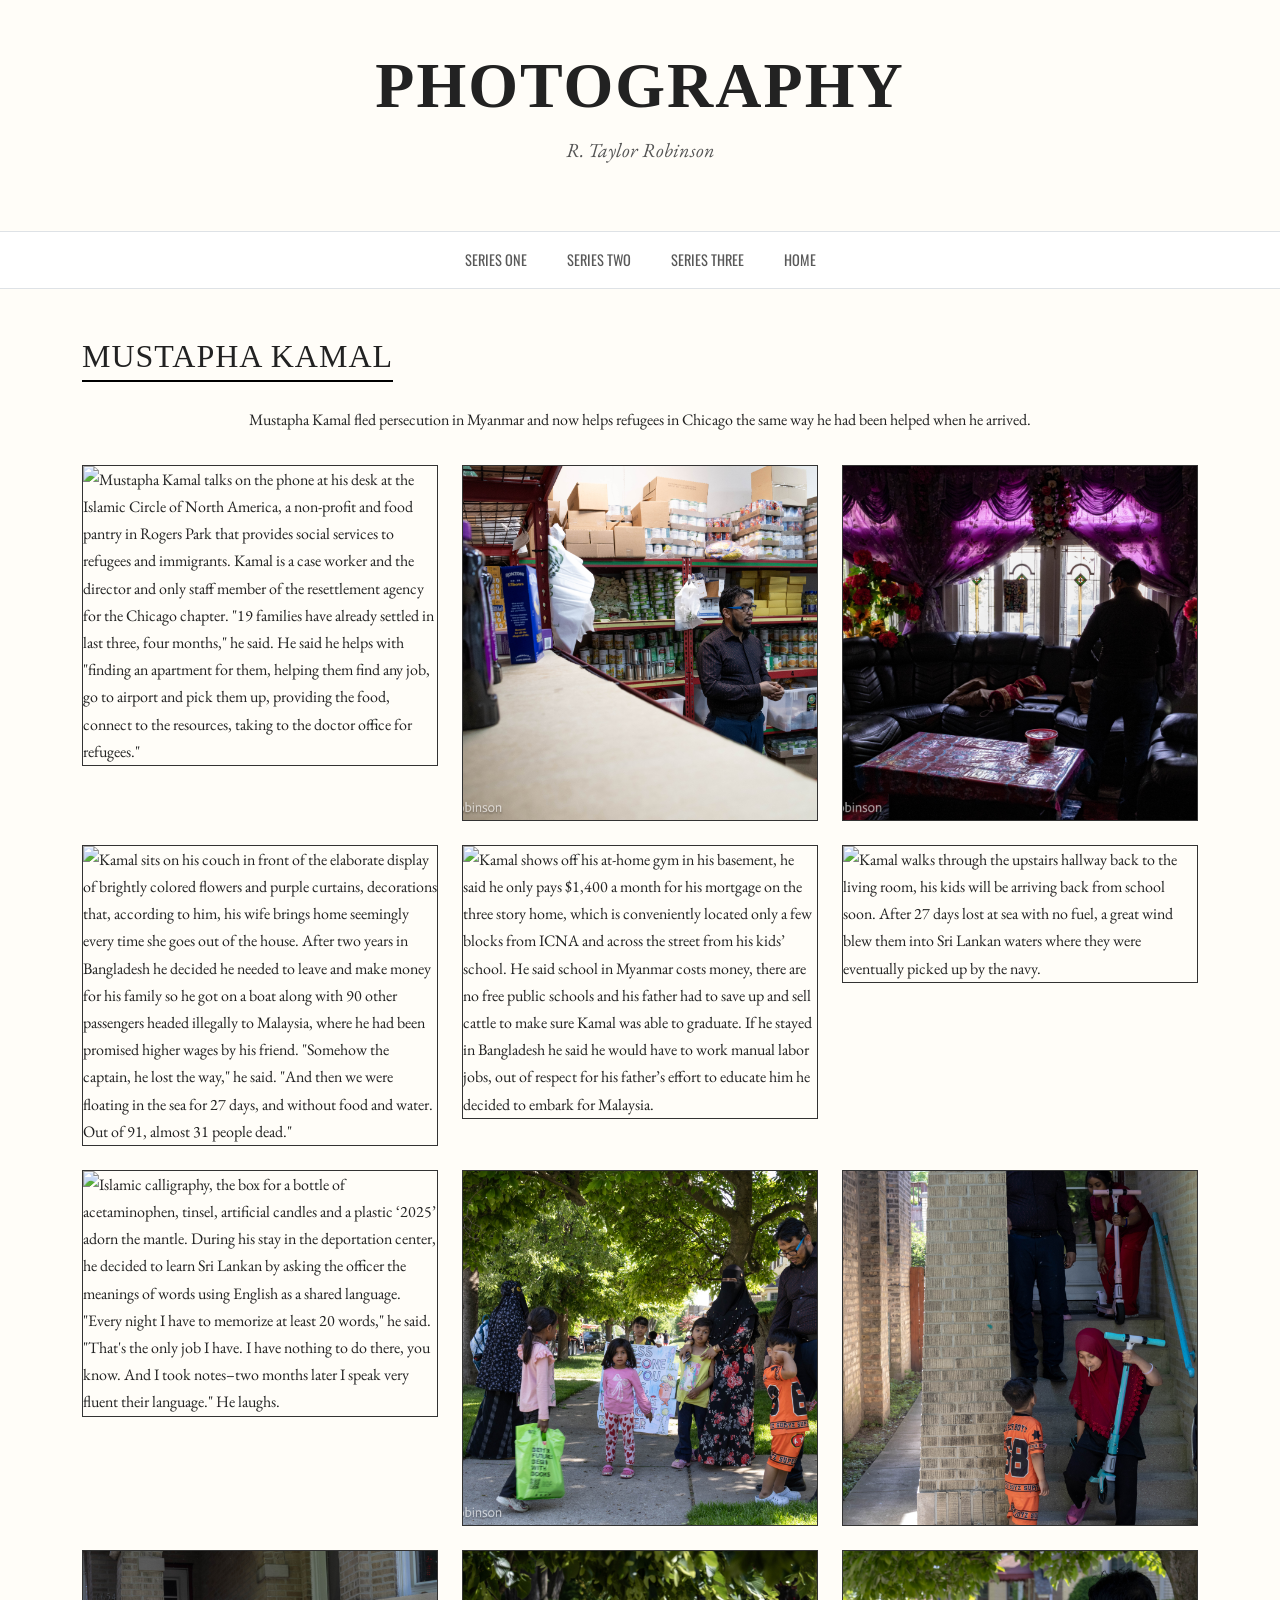
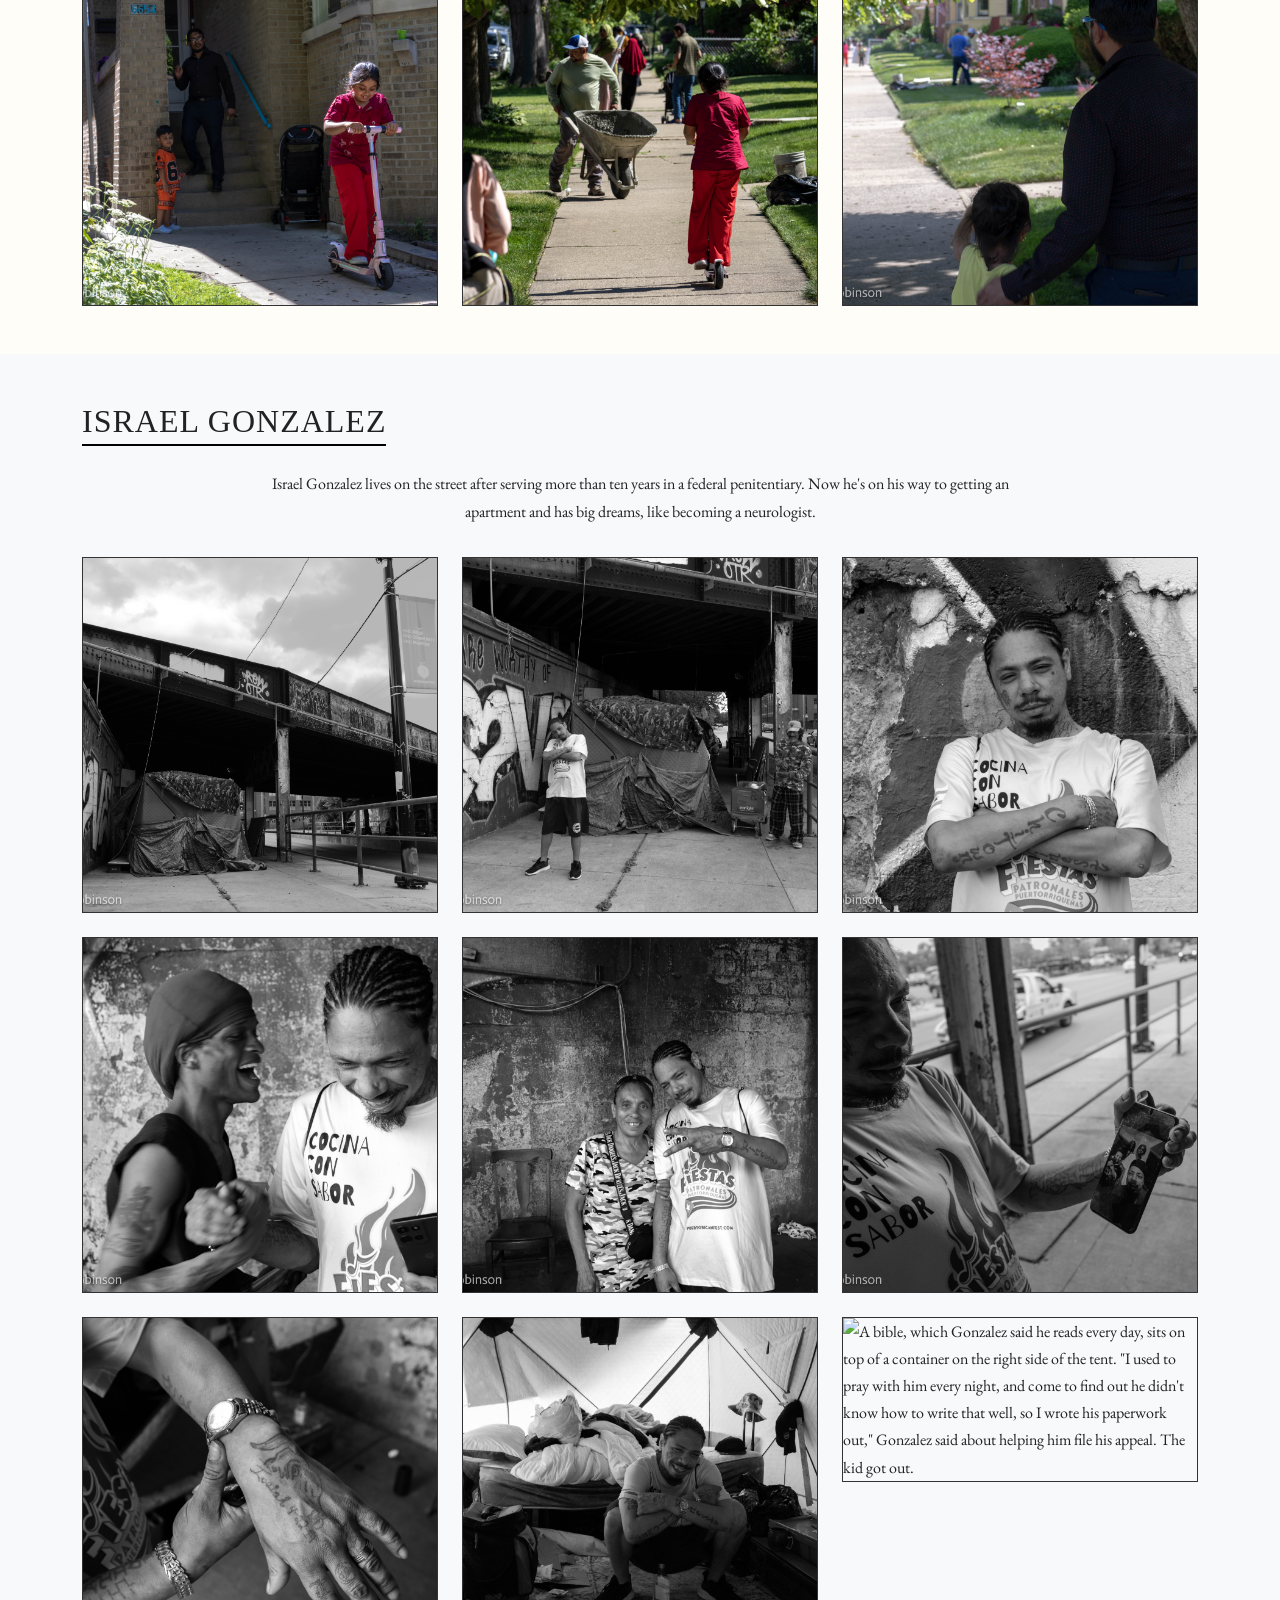
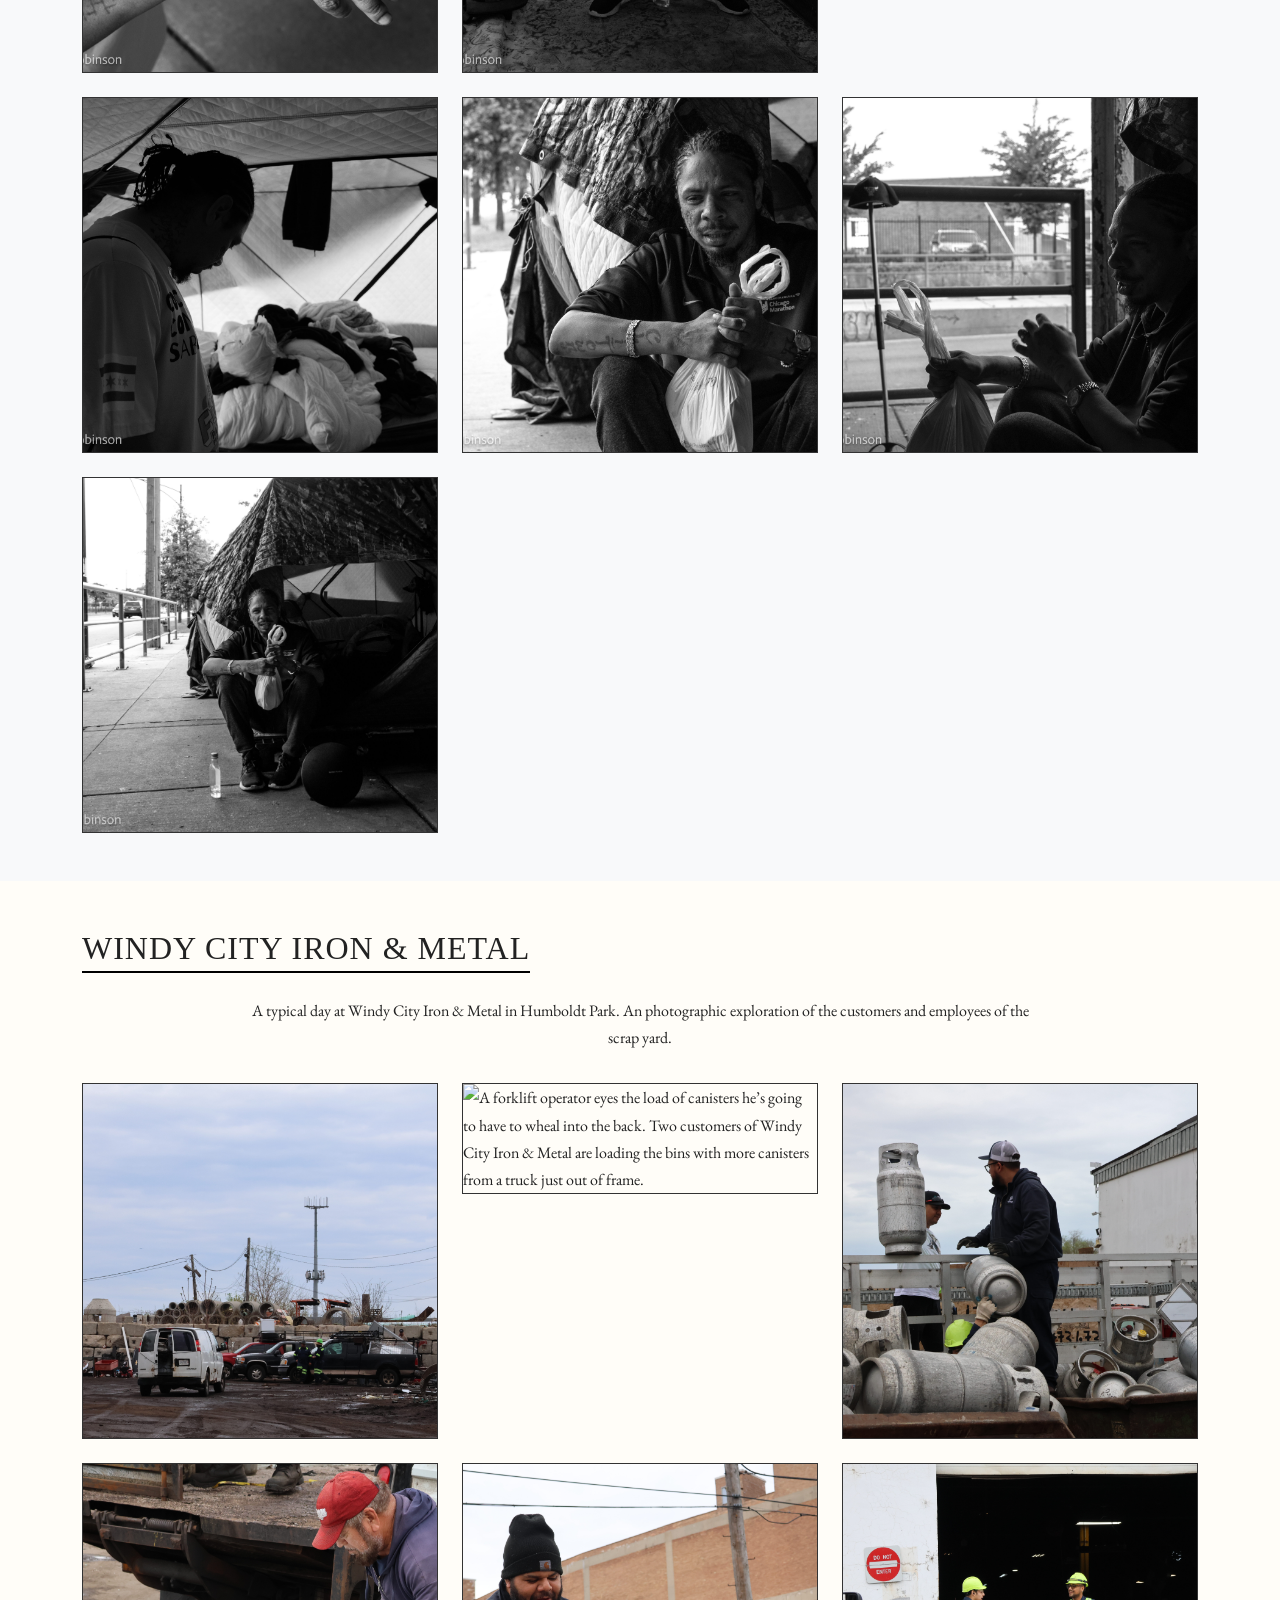
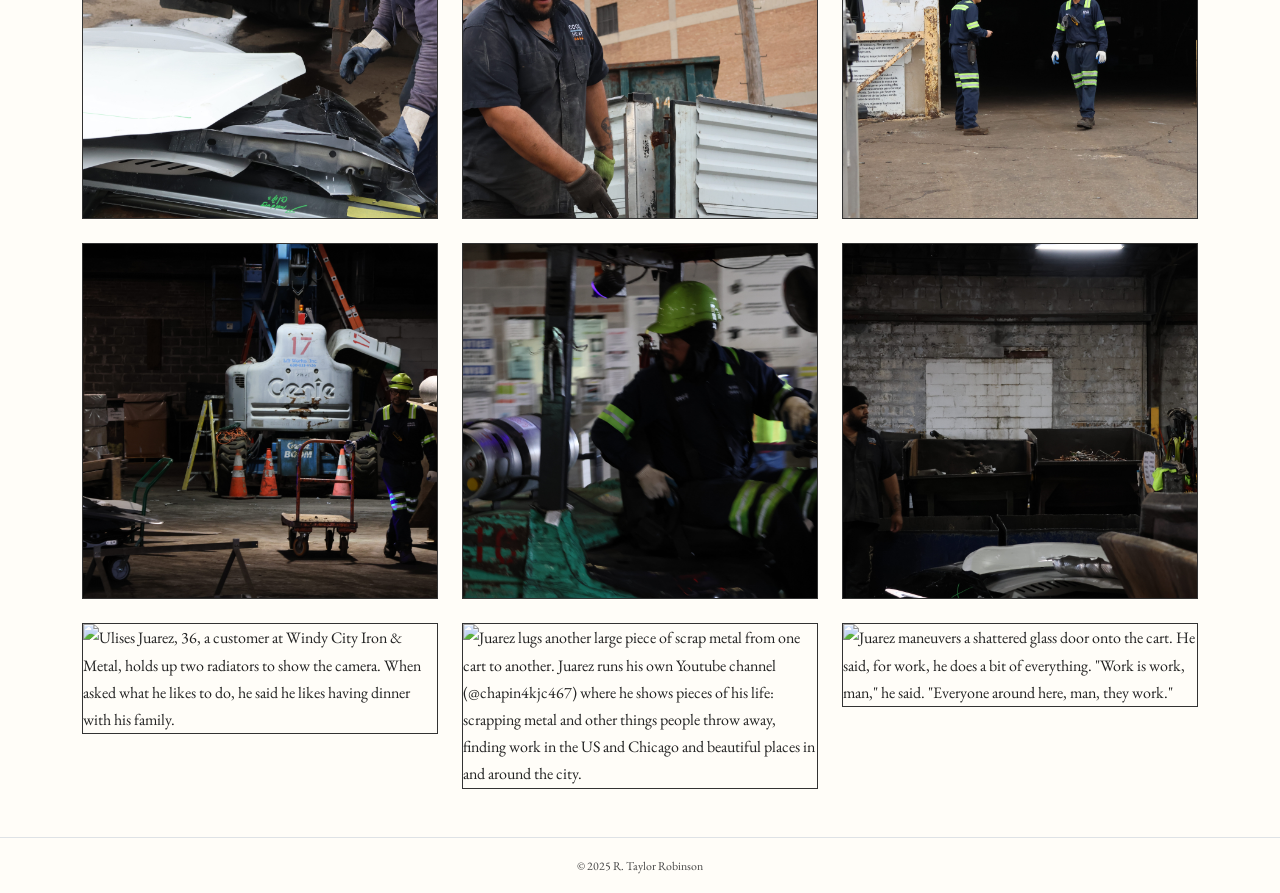
==== commit f0f469f8: "remove errant apostrophes" ====
--- a/photography.html
+++ b/photography.html
@@ -53,7 +53,6 @@
         margin: 0 auto 2rem auto;
     }
 </style>
-```
 
 </head>
 
@@ -99,7 +98,7 @@
         <div class="col-md-4">
             <img src="assets/images/photography/mustapha-kamal/2.jpg"
                  class="photo-thumb"
-                 alt="Kamal stands in the food pantry, where he initially started working when he first joined ICNA. Kamal originally comes from Myanmar and is Rohingyan, a persecuted minority ethnic group in the country, when he was 17 he saw his family killed and siblings burned alive along with 4,000 houses in his neighborhood. &quot;I was studying (by) myself. I'm reading the book in the dining room, and my dad was screaming,&quot; Kamal said. &quot;I went in there, by the time I go there my dad got shot … My mom is screaming, 'go away, go away, go away.’ My mom doesn't let me go inside, and then when I escape, my mom also got shot.&quot;"
+                 alt="Kamal stands in the food pantry, where he initially started working when he first joined ICNA. Kamal originally comes from Myanmar and is Rohingya, a persecuted minority ethnic group in the country, when he was 17 he saw his family killed and siblings burned alive along with 4,000 houses in his neighborhood. &quot;I was studying (by) myself. I'm reading the book in the dining room, and my dad was screaming,&quot; Kamal said. &quot;I went in there, by the time I go there my dad got shot … My mom is screaming, 'go away, go away, go away.’ My mom doesn't let me go inside, and then when I escape, my mom also got shot.&quot;"
                  onclick="openLightbox(this)">
         </div>
 
--- a/website.css
+++ b/website.css
@@ -169,34 +169,36 @@
     background: rgba(0,0,0,0.85);
     z-index: 9999;
 
-    overflow-y: auto;      /* 🔥 allows scrolling */
+    overflow-y: auto;
     padding: 2rem 1rem;
+
+    display: flex;
+    justify-content: center;
+    align-items: flex-start;
 }
 
 #lightbox-image,
 #lightbox-caption {
-    max-width: 90vw;
-    max-width: 900px;
+    display: block;
     width: 100%;
+    max-width: min(90vw, 900px);
+}
+
+#lightbox-image {
+    display: block;
+    margin: 0 auto;   /* no bottom margin */
+    max-width: min(90vw, 900px);
+    max-height: 75vh;
+    width: auto;
+    height: auto;
+    object-fit: contain;
+}
+
+#lightbox-caption {
     margin: 0 auto;
-    display: block;
-}
-
-#lightbox-image {
-    max-height: 75vh;
-    object-fit: contain;
-    display: block;
-    margin-bottom: 0; /* critical: removes gap */
-}
-
-#lightbox-caption {
+    padding: 0.9rem 1rem;
     background: rgba(0,0,0,0.66);
     color: white;
-    padding: 0.9rem 1rem;
-    margin: 0;
-
     text-align: left;
-    width: 100%;
     box-sizing: border-box;
-}
-
+}
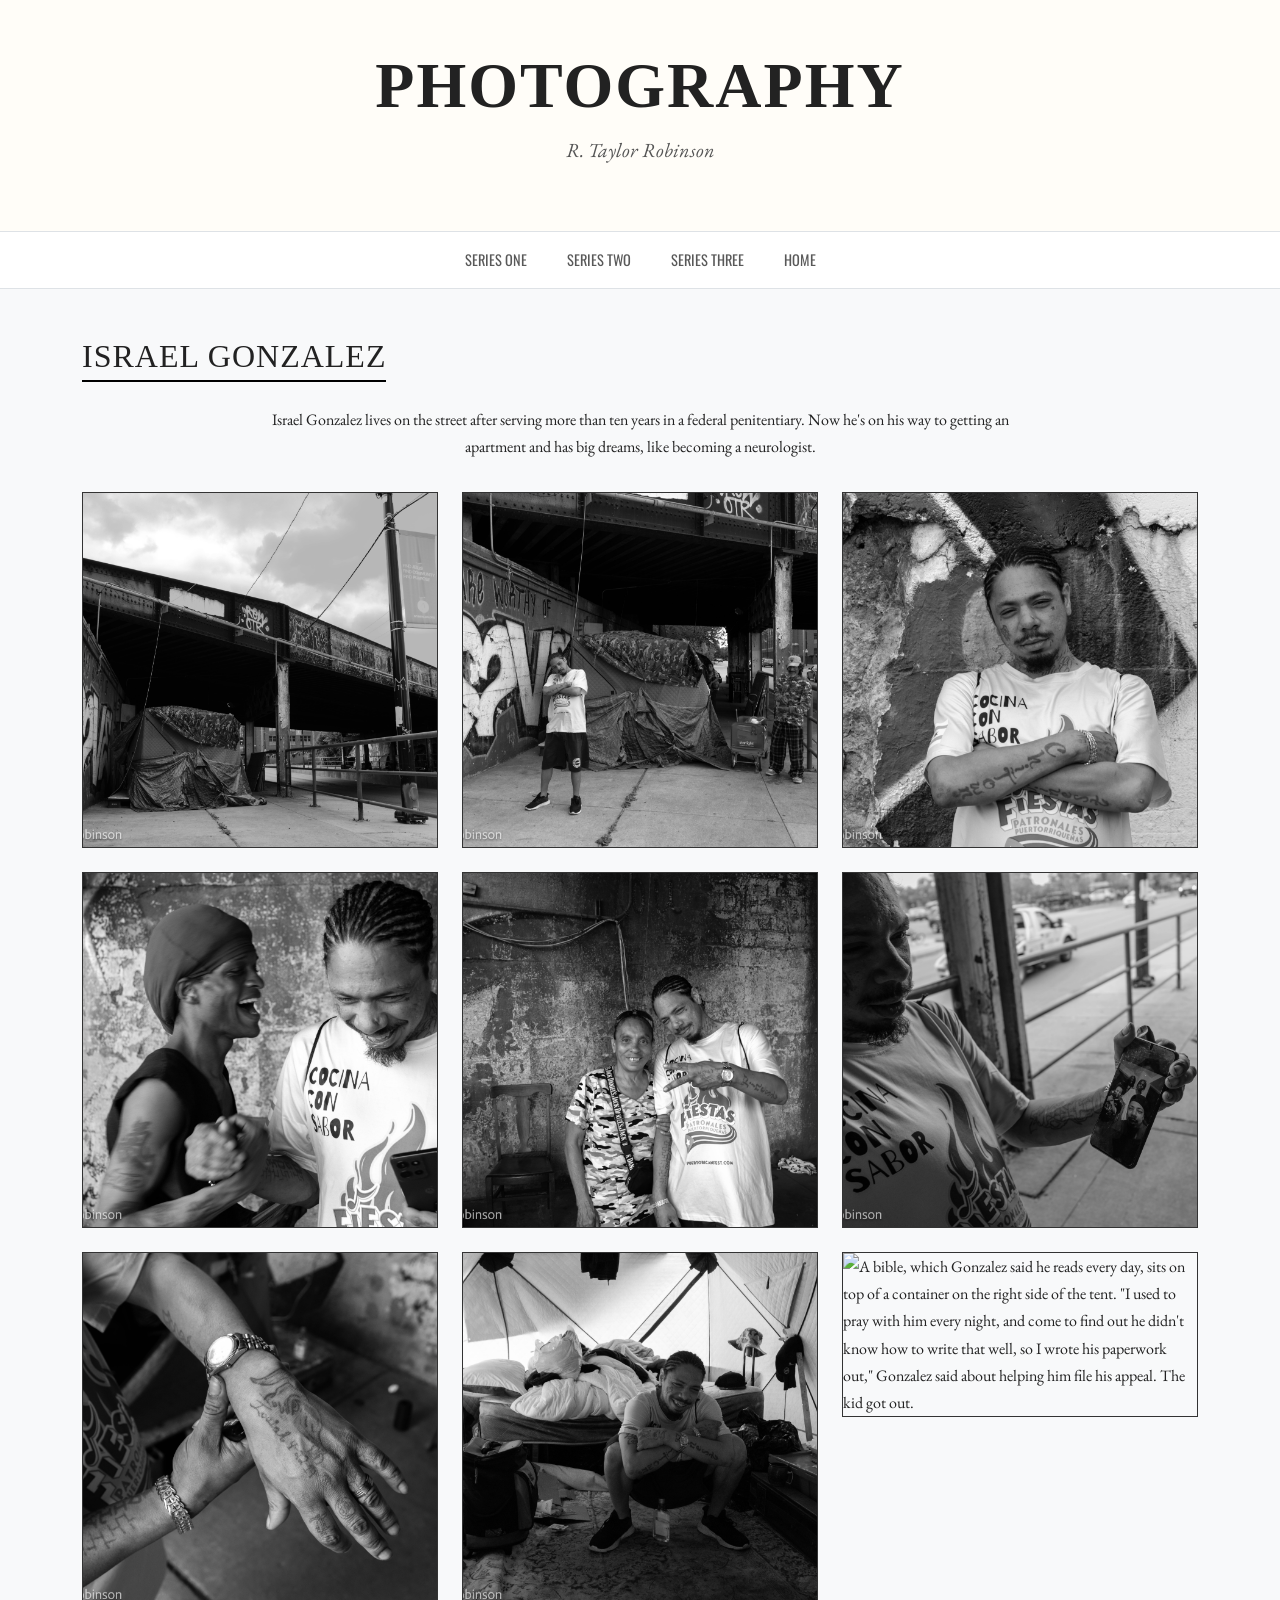
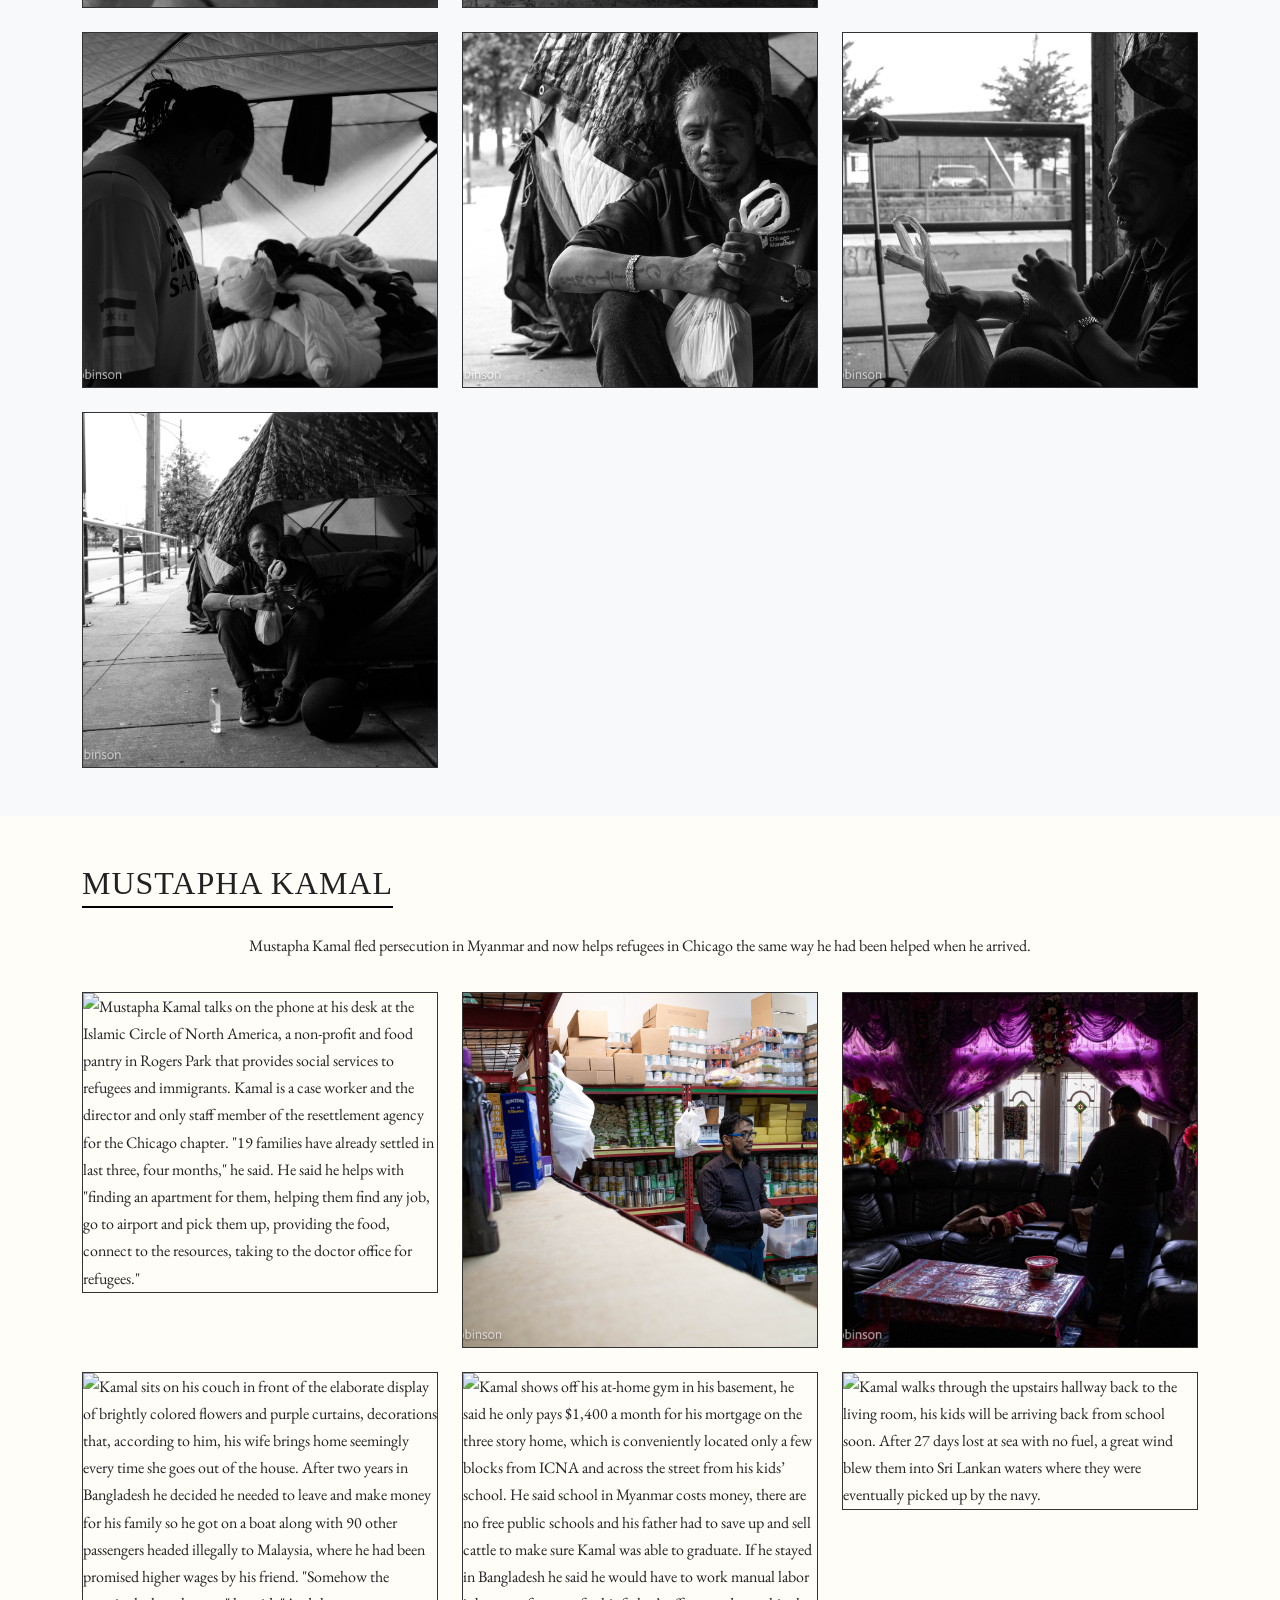
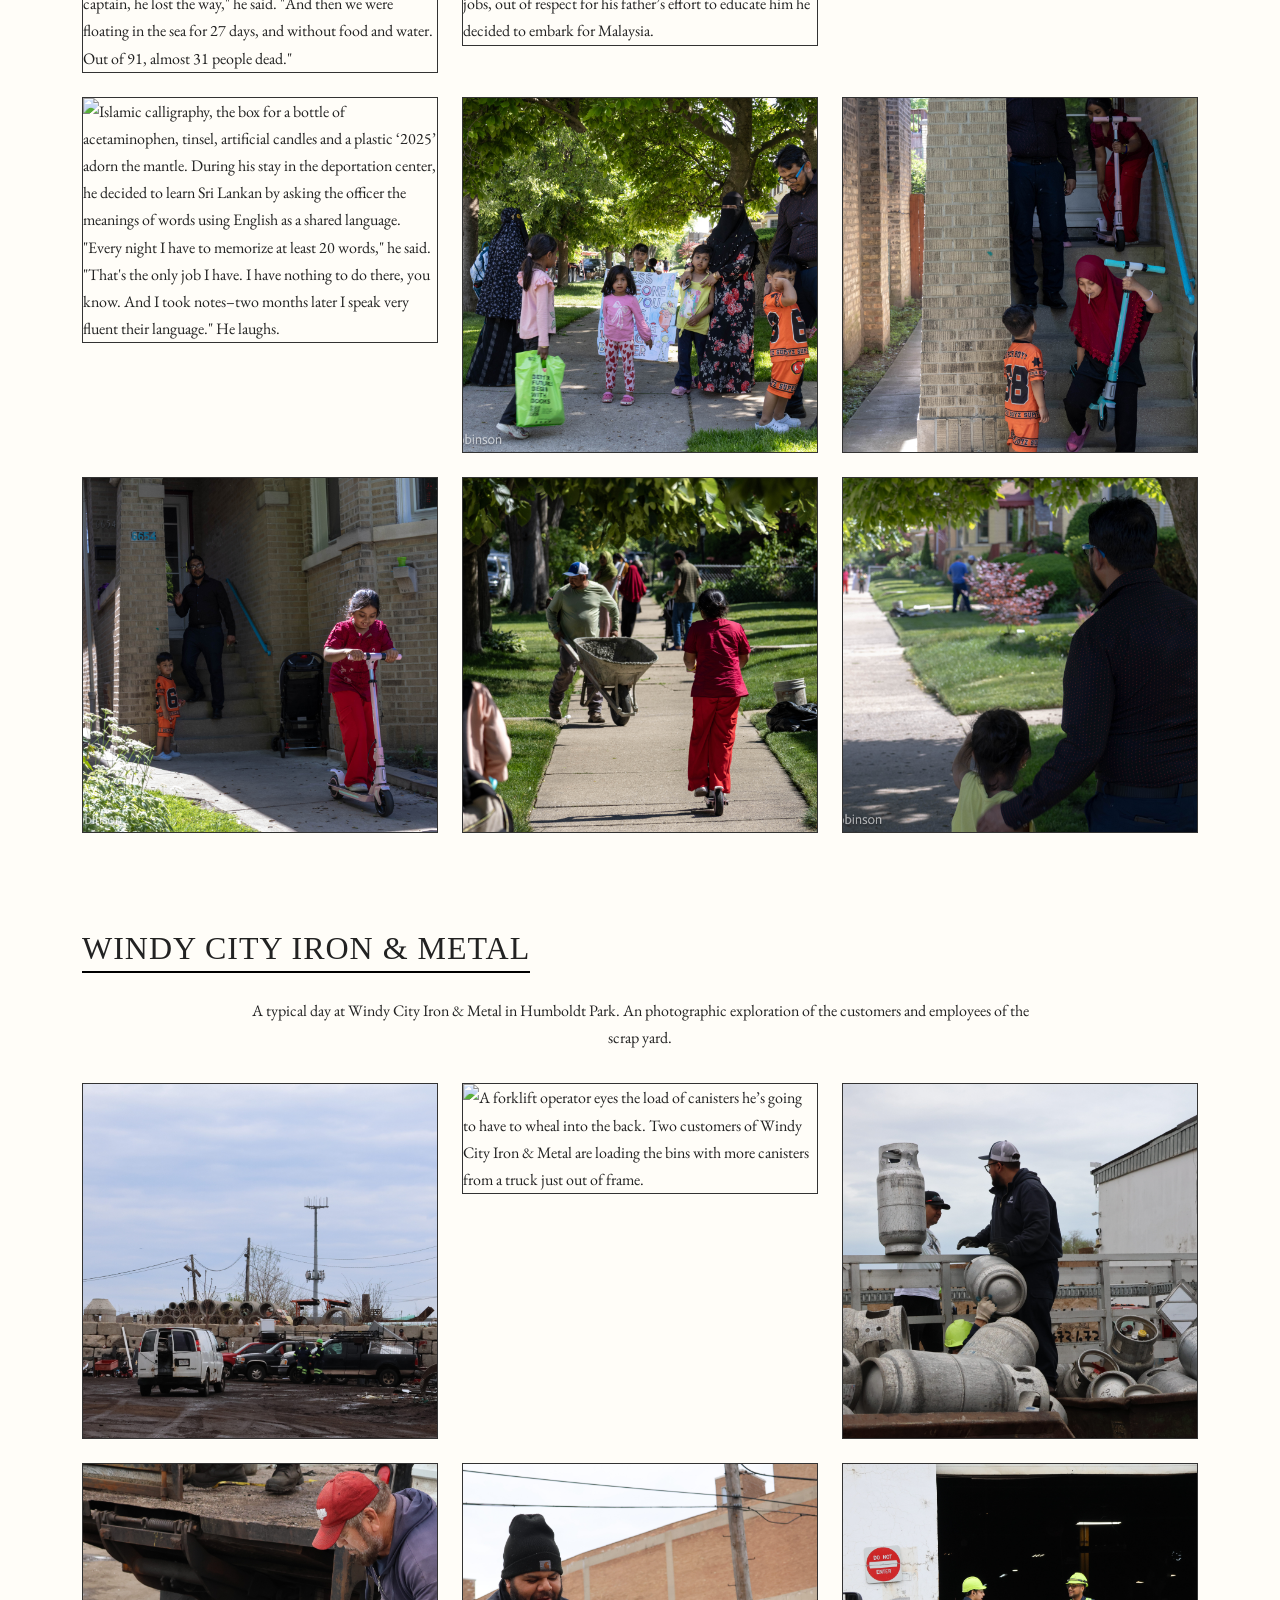
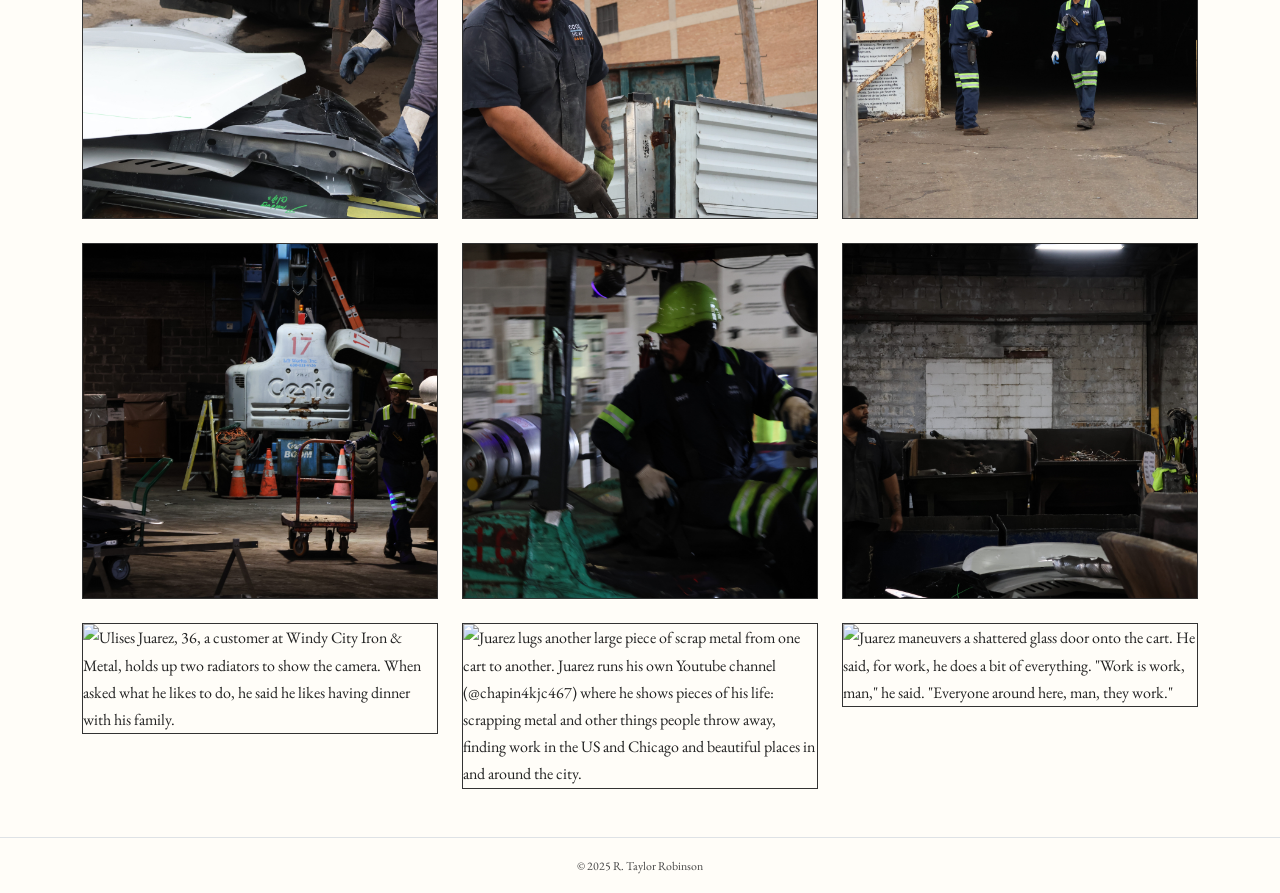
==== commit ff494e21: "fix photography.html anchors" ====
--- a/photography.html
+++ b/photography.html
@@ -76,7 +76,125 @@
     </div>
 </nav>
 
-<section id="series3" class="py-5">
+<div id="series3" class="photoseries-anchor"></div>
+
+<section class="py-5 bg-light">
+    <div class="container">
+
+    <h2 class="section-heading text-center mb-4">Israel Gonzalez</h2>
+
+    <p class="series-description text-center">
+        Israel Gonzalez lives on the street after serving more than ten years in a federal penitentiary. Now he's on his way to getting an apartment and has big dreams, like becoming a neurologist.
+    </p>
+
+    <div class="row g-4">
+
+        <div class="col-md-4">
+            <img src="assets/images/photography/israel-gonzalez/1.jpg"
+                 class="photo-thumb"
+                 alt="May 19, on W Division St., just a block from the New Life Covenant Church, sits the bright red tent of Israel Gonzalez, 34, just under the train tracks, where he has lived for a year and a half after serving 121 months in a federal penitentiary. A mural on the wall above reads &quot;YOU ARE WORTHY OF LOVE.&quot;"
+                 onclick="openLightbox(this)">
+        </div>
+
+        <div class="col-md-4">
+            <img src="assets/images/photography/israel-gonzalez/2.jpg"
+                 class="photo-thumb"
+                 alt="Gonzalez (left) poses on a hot and humid Tuesday outside of his tent next to Paco (right), who said his real name is Lenin &quot;like the communist.&quot; Gonzalez said the tent is retractable so it stays &quot;kinda warm&quot; in the winter, but he needs to get a heater. To get by, he does Doordash and Uber Eats on his bicycle, but the bike was stolen three days before."
+                 onclick="openLightbox(this)">
+        </div>
+
+        <div class="col-md-4">
+            <img src="assets/images/photography/israel-gonzalez/3.jpg"
+                 class="photo-thumb"
+                 alt="More than 11 years ago, Gonzalez got caught with 305 grams of D-Methamphetamine, $325,000 in cash, three AR-15’s, and a bulletproof vest in Quincy, Illinois. Now he is on state probation, meaning he has to complete drug and alcohol training and do 30 hours of community service. &quot;I did a lot of bad things back then, but, you know, I made it out,&quot; Gonzalez said."
+                 onclick="openLightbox(this)">
+        </div>
+        <!--
+        <div class="col-md-4">
+            <img src="assets/images/photography/israel-gonzalez/4.jpg"
+                 class="photo-thumb"
+                 alt="Caption text here"
+                 onclick="openLightbox(this)">
+        </div>
+        -->
+        <div class="col-md-4">
+            <img src="assets/images/photography/israel-gonzalez/5.jpg"
+                 class="photo-thumb"
+                 alt="Gonzalez greets his friend Jene’Bele, who’s a musician and performer with his own Youtube channel (@JeneBele) where he posts videos of his performances. Gonzalez suffers from anxiety and epilepsy and has been three days without his medication which was stolen along with his bike. &quot;That’s why I try to stay around people, just in case something happens,&quot; he said and then pointed to his broken tooth. &quot;Because, when I’m by myself – that’s how this happened.&quot;"
+                 onclick="openLightbox(this)">
+        </div>
+
+        <div class="col-md-4">
+            <img src="assets/images/photography/israel-gonzalez/6.jpg"
+                 class="photo-thumb"
+                 alt="Gonzalez poses with his long-time friend Maria, 70, who lives in a house just up the way and went to the same high school as him when she was in school. Gonzalez said he wants to be a neurologist and find a cure for epilepsy. &quot;When I went to Malcolm X college I was studying chemistry and biology, but they said if I wanted to become a neurologist I had to get an MD,&quot; Gonzalez said. &quot;My GPA was 3.9 and I was taking all the tough classes.&quot;"
+                 onclick="openLightbox(this)">
+        </div>
+
+        <div class="col-md-4">
+            <img src="assets/images/photography/israel-gonzalez/7.jpg"
+                 class="photo-thumb"
+                 alt="Gonzalez shows a photo of his son, daughter and stepson on his phone."
+                 onclick="openLightbox(this)">
+        </div>
+
+        <div class="col-md-4">
+            <img src="assets/images/photography/israel-gonzalez/8.jpg"
+                 class="photo-thumb"
+                 alt="Gonzalez shows his hand tattoo of his son’s name, birthday and star sign (Taurus). He has the same tattoo for his daughter on his other hand. He just saw the two of them and his stepson the week before and gave them birthday presents: $200 to his son, $100 to his daughter and $50 to his stepson."
+                 onclick="openLightbox(this)">
+        </div>
+
+        <div class="col-md-4">
+            <img src="assets/images/photography/israel-gonzalez/9.jpg"
+                 class="photo-thumb"
+                 alt="Gonzalez poses inside of his tent, which has a rug stretched out on the floor under his bed, a few miscellaneous containers, a microwave and a fridge. In 2021, when he was still in prison, he said he had a young roommate about 18 years old with multiple life sentences, the kid would rock in bed every night. He was scared at first, not knowing why the kid was rocking, until, according to Gonzalez, one day the kid turned to him and said, &quot;would you pray with me? I didn't do that crime. I was with somebody that did it.&quot;"
+                 onclick="openLightbox(this)">
+        </div>
+
+        <div class="col-md-4">
+            <img src="assets/images/photography/israel-gonzalez/10.jpg"
+                 class="photo-thumb"
+                 alt="A bible, which Gonzalez said he reads every day, sits on top of a container on the right side of the tent. &quot;I used to pray with him every night, and come to find out he didn't know how to write that well, so I wrote his paperwork out,&quot; Gonzalez said about helping him file his appeal. The kid got out."
+                 onclick="openLightbox(this)">
+        </div>
+
+        <div class="col-md-4">
+            <img src="assets/images/photography/israel-gonzalez/11.jpg"
+                 class="photo-thumb"
+                 alt="Gonzalez looks around the room. He said he was in the process of cleaning up."
+                 onclick="openLightbox(this)">
+        </div>
+
+        <div class="col-md-4">
+            <img src="assets/images/photography/israel-gonzalez/12.jpg"
+                 class="photo-thumb"
+                 alt="Thursday, May 21, Gonzalez, having just come back from meeting with his case worker on the South Side, sits on the edge of the wooden base supporting his tent. It’s a colder day than Tuesday and the wind is blowing. As an ambulance zooms past, its blaring siren resonating in the space under the bridge, Gonzalez puts his head down and covers his ears hard. &quot;It’s all day everyday,&quot; he said with a strained look on his face."
+                 onclick="openLightbox(this)">
+        </div>
+
+        <div class="col-md-4">
+            <img src="assets/images/photography/israel-gonzalez/13.jpg"
+                 class="photo-thumb"
+                 alt="Gonzalez sits in front of his tent."
+                 onclick="openLightbox(this)">
+        </div>
+
+        <div class="col-md-4">
+            <img src="assets/images/photography/israel-gonzalez/14.jpg"
+                 class="photo-thumb"
+                 alt="Gonzalez sits next to his speaker, waiting for it to charge. He just got the news today from his case manager, tomorrow he’s going on a walk-through of his new apartment. &quot;I’ve never had one,&quot; he said."
+                 onclick="openLightbox(this)">
+        </div>
+
+    </div>
+</div>
+
+</section>
+
+<div id="series2" class="photoseries-anchor"></div>
+
+<section class="py-5">
     <div class="container">
 
 
@@ -178,121 +296,9 @@
 
 </section>
 
-<section id="series2" class="py-5 bg-light">
-    <div class="container">
-
-    <h2 class="section-heading text-center mb-4">Israel Gonzalez</h2>
-
-    <p class="series-description text-center">
-        Israel Gonzalez lives on the street after serving more than ten years in a federal penitentiary. Now he's on his way to getting an apartment and has big dreams, like becoming a neurologist.
-    </p>
-
-    <div class="row g-4">
-
-        <div class="col-md-4">
-            <img src="assets/images/photography/israel-gonzalez/1.jpg"
-                 class="photo-thumb"
-                 alt="On W Division St., just a block from the New Life Covenant Church, sits the bright red tent of Israel Gonzalez, 34, just under the train tracks, where he has lived for a year and a half after serving 121 months in a federal penitentiary. A mural on the wall above reads &quot;YOU ARE WORTHY OF LOVE.&quot;"
-                 onclick="openLightbox(this)">
-        </div>
-
-        <div class="col-md-4">
-            <img src="assets/images/photography/israel-gonzalez/2.jpg"
-                 class="photo-thumb"
-                 alt="Gonzalez (left) poses on a hot and humid Tuesday outside of his tent next to Paco (right), who said his real name is Lenin &quot;like the communist.&quot; Gonzalez said the tent is retractable so it stays &quot;kinda warm&quot; in the winter, but he needs to get a heater. To get by, he does Doordash and Uber Eats on his bicycle, but the bike was stolen three days before."
-                 onclick="openLightbox(this)">
-        </div>
-
-        <div class="col-md-4">
-            <img src="assets/images/photography/israel-gonzalez/3.jpg"
-                 class="photo-thumb"
-                 alt="More than 11 years ago, Gonzalez got caught with 305 grams of D-Methamphetamine, $325,000 in cash, three AR-15’s, and a bulletproof vest in Quincy, Illinois. Now he is on state probation, meaning he has to complete drug and alcohol training and do 30 hours of community service. &quot;I did a lot of bad things back then, but, you know, I made it out,&quot; Gonzalez said."
-                 onclick="openLightbox(this)">
-        </div>
-        <!--
-        <div class="col-md-4">
-            <img src="assets/images/photography/israel-gonzalez/4.jpg"
-                 class="photo-thumb"
-                 alt="Caption text here"
-                 onclick="openLightbox(this)">
-        </div>
-        -->
-        <div class="col-md-4">
-            <img src="assets/images/photography/israel-gonzalez/5.jpg"
-                 class="photo-thumb"
-                 alt="Gonzalez greets his friend Jene’Bele, who’s a musician and performer with his own Youtube channel (@JeneBele) where he posts videos of his performances. Gonzalez suffers from anxiety and epilepsy and has been three days without his medication which was stolen along with his bike. &quot;That’s why I try to stay around people, just in case something happens,&quot; he said and then pointed to his broken tooth. &quot;Because, when I’m by myself – that’s how this happened.&quot;"
-                 onclick="openLightbox(this)">
-        </div>
-
-        <div class="col-md-4">
-            <img src="assets/images/photography/israel-gonzalez/6.jpg"
-                 class="photo-thumb"
-                 alt="Gonzalez poses with his long-time friend Maria, 70, who lives in a house just up the way and went to the same high school as him when she was in school. Gonzalez said he wants to be a neurologist and find a cure for epilepsy. &quot;When I went to Malcolm X college I was studying chemistry and biology, but they said if I wanted to become a neurologist I had to get an MD,&quot; Gonzalez said. &quot;My GPA was 3.9 and I was taking all the tough classes.&quot;"
-                 onclick="openLightbox(this)">
-        </div>
-
-        <div class="col-md-4">
-            <img src="assets/images/photography/israel-gonzalez/7.jpg"
-                 class="photo-thumb"
-                 alt="Gonzalez shows a photo of his son, daughter and stepson on his phone."
-                 onclick="openLightbox(this)">
-        </div>
-
-        <div class="col-md-4">
-            <img src="assets/images/photography/israel-gonzalez/8.jpg"
-                 class="photo-thumb"
-                 alt="Gonzalez shows his hand tattoo of his son’s name, birthday and star sign (Taurus). He has the same tattoo for his daughter on his other hand. He just saw the two of them and his stepson last week and gave them birthday presents: $200 to his son, $100 to his daughter and $50 to his stepson."
-                 onclick="openLightbox(this)">
-        </div>
-
-        <div class="col-md-4">
-            <img src="assets/images/photography/israel-gonzalez/9.jpg"
-                 class="photo-thumb"
-                 alt="Gonzalez poses inside of his tent, which has a rug stretched out on the floor under his bed, a few miscellaneous containers, a microwave and a fridge. In 2021, when he was still in prison, he said he had a young roommate about 18 years old with multiple life sentences, the kid would rock in bed every night. He was scared at first, not knowing why the kid was rocking, until, according to Gonzalez, one day the kid turned to him and said, &quot;would you pray with me? I didn't do that crime. I was with somebody that did it.&quot;"
-                 onclick="openLightbox(this)">
-        </div>
-
-        <div class="col-md-4">
-            <img src="assets/images/photography/israel-gonzalez/10.jpg"
-                 class="photo-thumb"
-                 alt="A bible, which Gonzalez said he reads every day, sits on top of a container on the right side of the tent. &quot;I used to pray with him every night, and come to find out he didn't know how to write that well, so I wrote his paperwork out,&quot; Gonzalez said about helping him file his appeal. The kid got out."
-                 onclick="openLightbox(this)">
-        </div>
-
-        <div class="col-md-4">
-            <img src="assets/images/photography/israel-gonzalez/11.jpg"
-                 class="photo-thumb"
-                 alt="Gonzalez looks around the room. He said he was in the process of cleaning up."
-                 onclick="openLightbox(this)">
-        </div>
-
-        <div class="col-md-4">
-            <img src="assets/images/photography/israel-gonzalez/12.jpg"
-                 class="photo-thumb"
-                 alt="Thursday, Gonzalez, having just come back from meeting with his case worker on the South Side, sits on the edge of the wooden base supporting his tent. It’s a colder day than Tuesday and the wind is blowing. As an ambulance zooms past, its blaring siren resonating in the space under the bridge, Gonzalez puts his head down and covers his ears hard. &quot;It’s all day everyday,&quot; he said with a strained look on his face."
-                 onclick="openLightbox(this)">
-        </div>
-
-        <div class="col-md-4">
-            <img src="assets/images/photography/israel-gonzalez/13.jpg"
-                 class="photo-thumb"
-                 alt="Gonzalez sits in front of his tent."
-                 onclick="openLightbox(this)">
-        </div>
-
-        <div class="col-md-4">
-            <img src="assets/images/photography/israel-gonzalez/14.jpg"
-                 class="photo-thumb"
-                 alt="Gonzalez sits next to his speaker, waiting for it to charge. He just got the news today from his case manager, tomorrow he’s going on a walk-through of his new apartment. &quot;I’ve never had one,&quot; he said."
-                 onclick="openLightbox(this)">
-        </div>
-
-    </div>
-</div>
-
-</section>
-
-<section id="series1" class="py-5">
+<div id="series1" class="photoseries-anchor"></div>
+
+<section class="py-5">
     <div class="container">
 
     <h2 class="section-heading text-center mb-4">Windy City Iron & Metal</h2>
--- a/website.css
+++ b/website.css
@@ -75,6 +75,13 @@
   display: block;
   position: relative;
   top: -50px;
+  visibility: hidden;
+}
+
+.photoseries-anchor {
+  display: block;
+  position: relative;
+  top: -25px;
   visibility: hidden;
 }
 
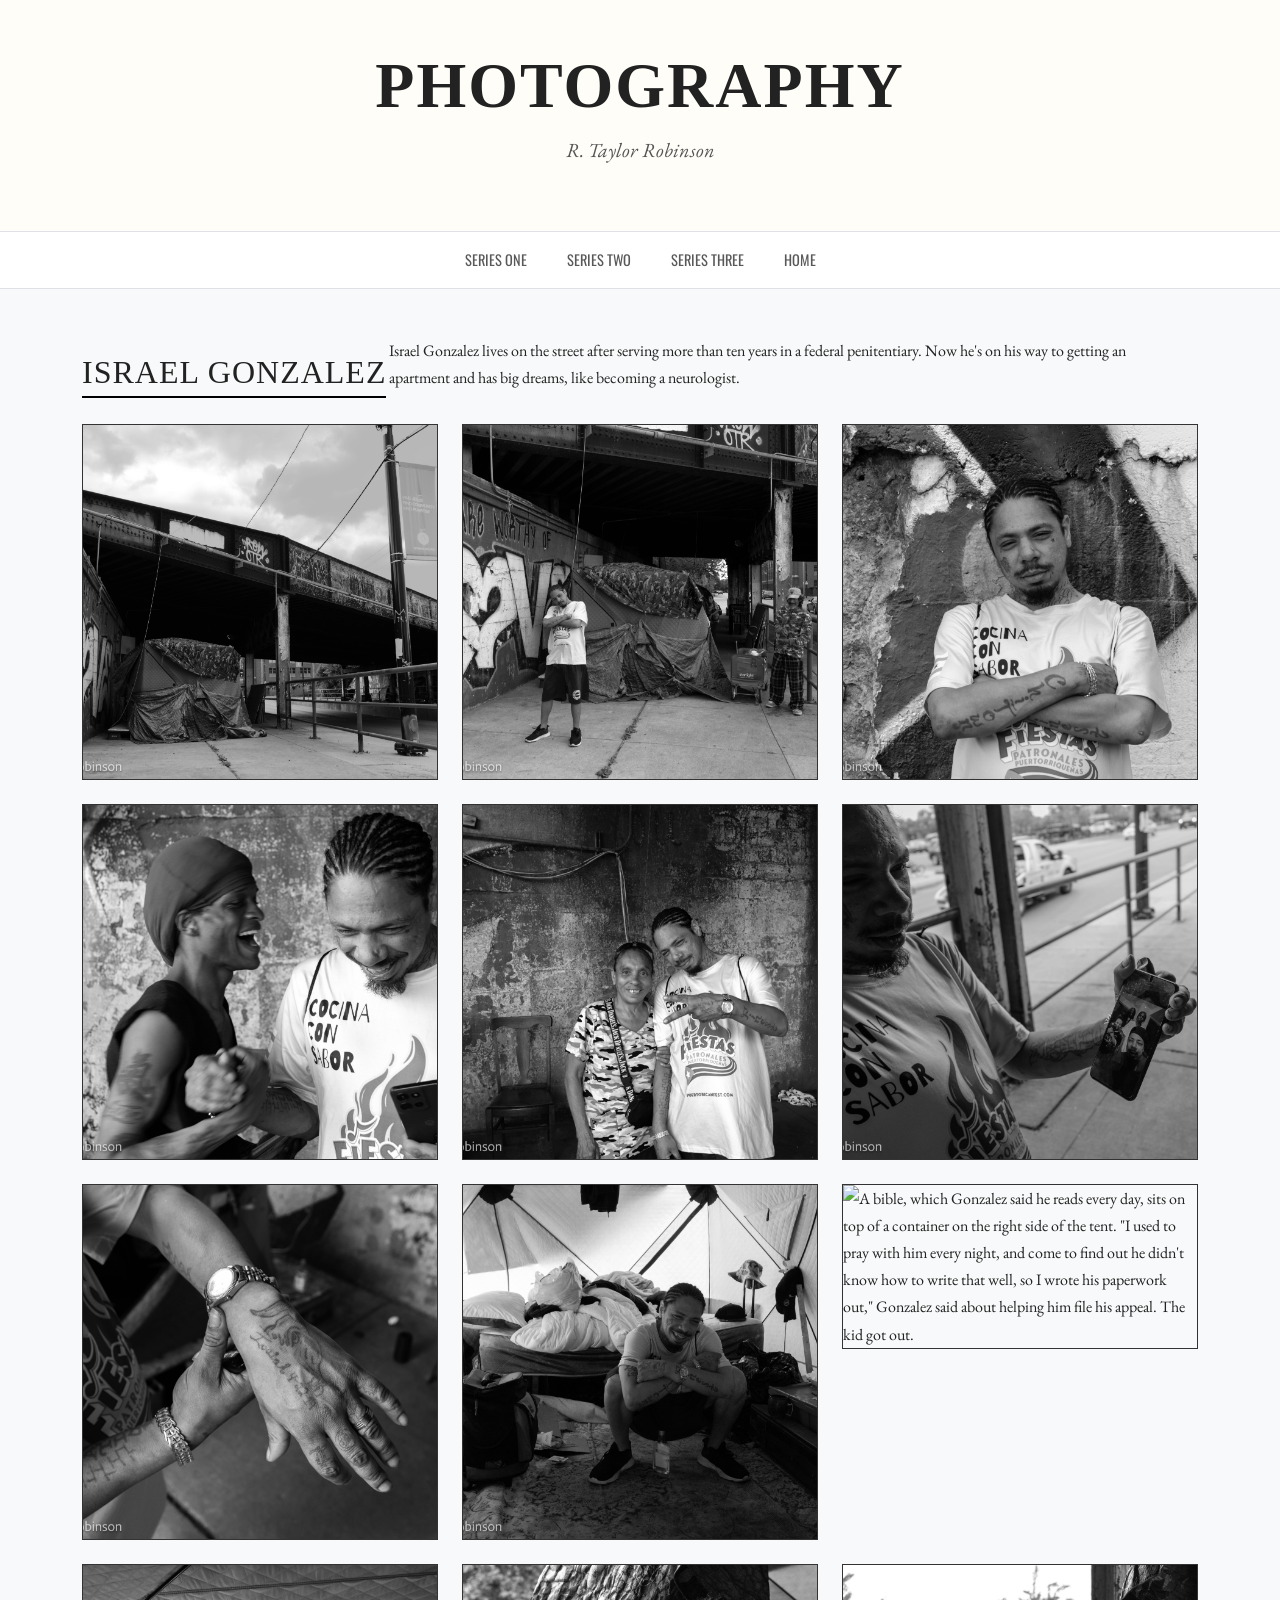
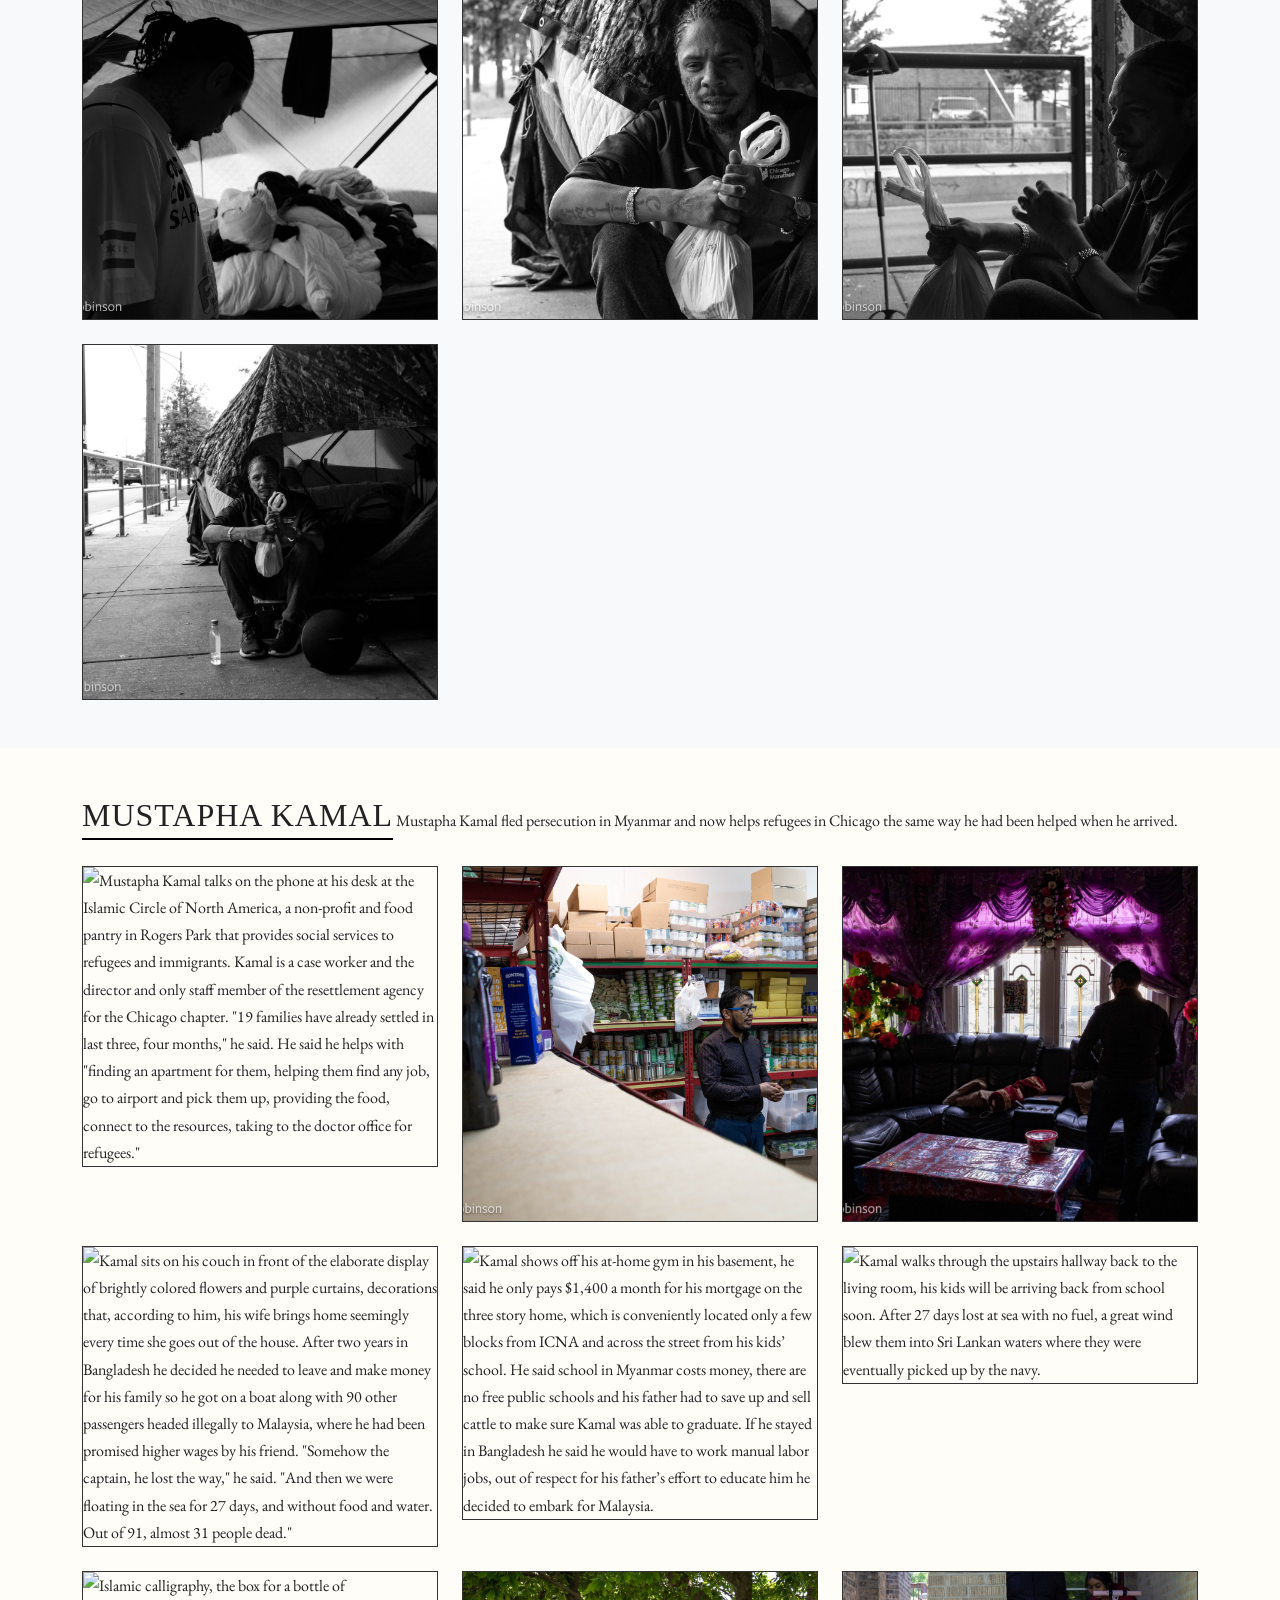
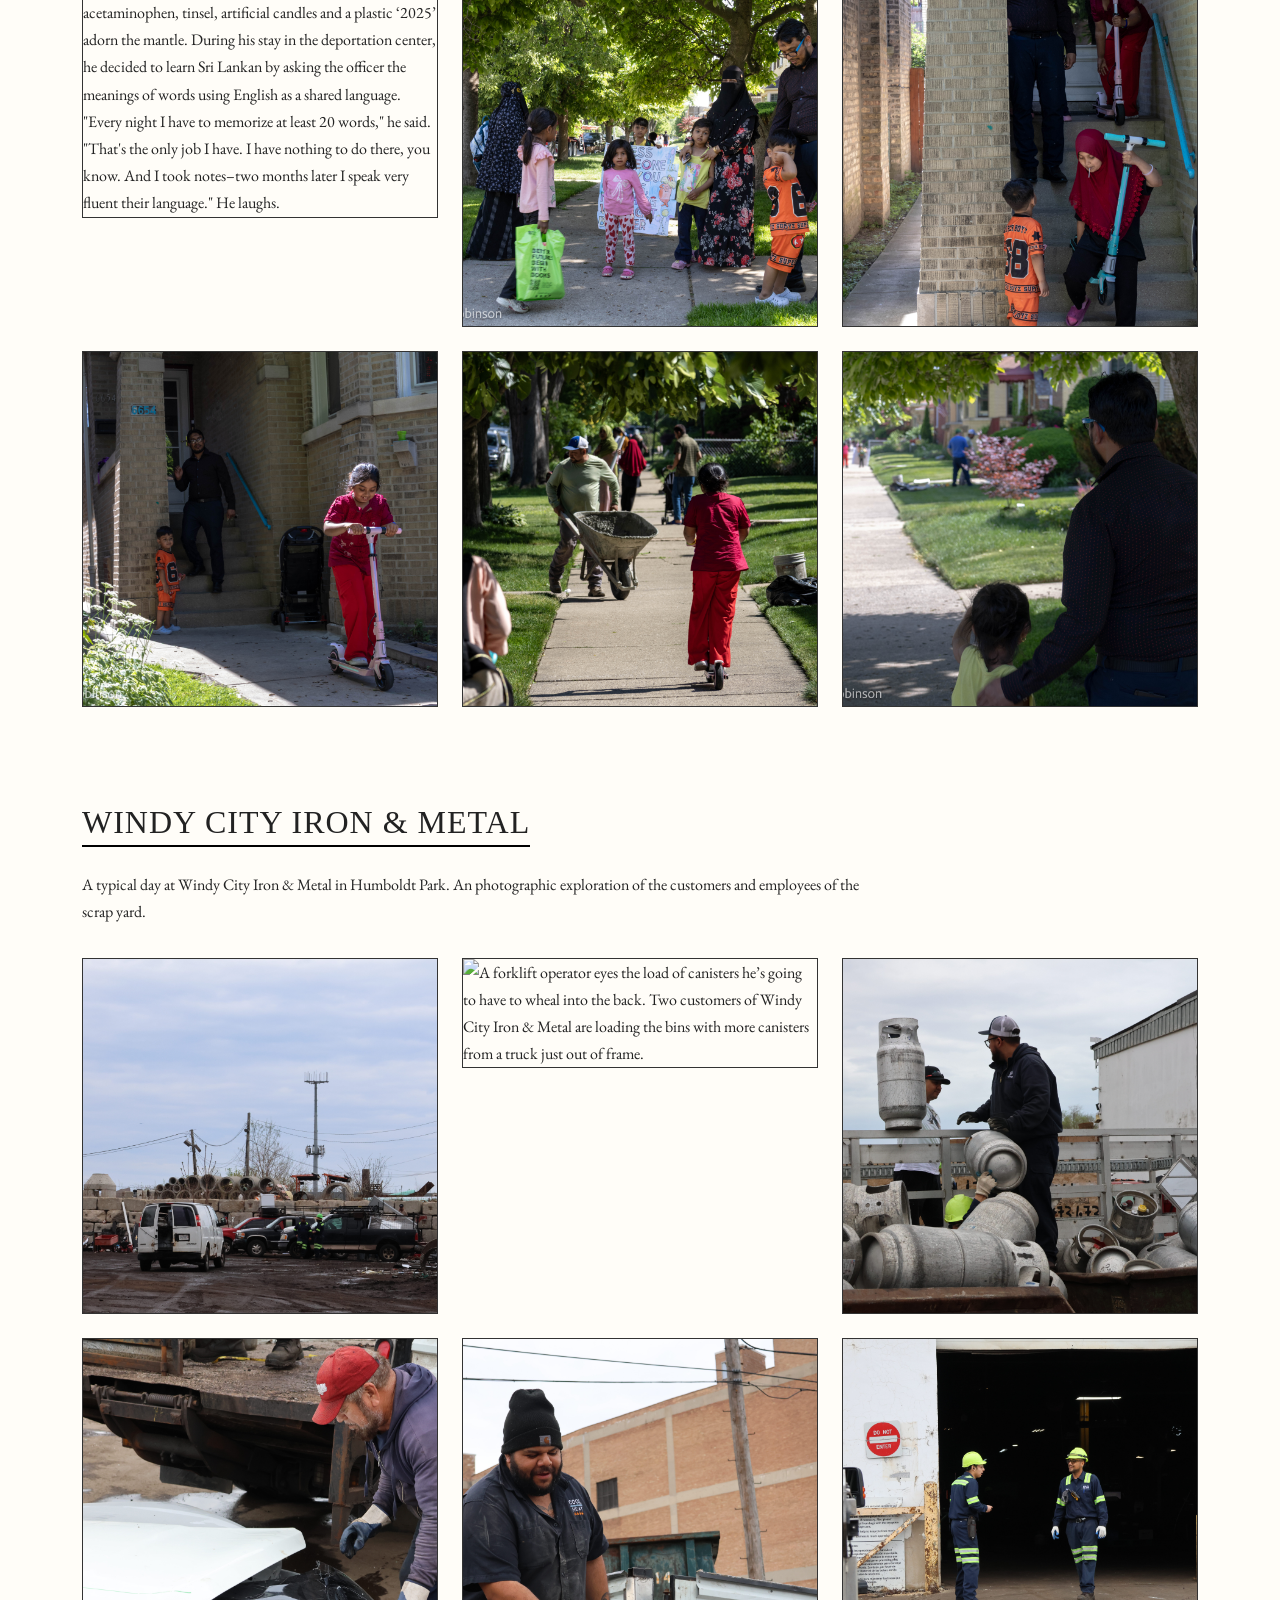
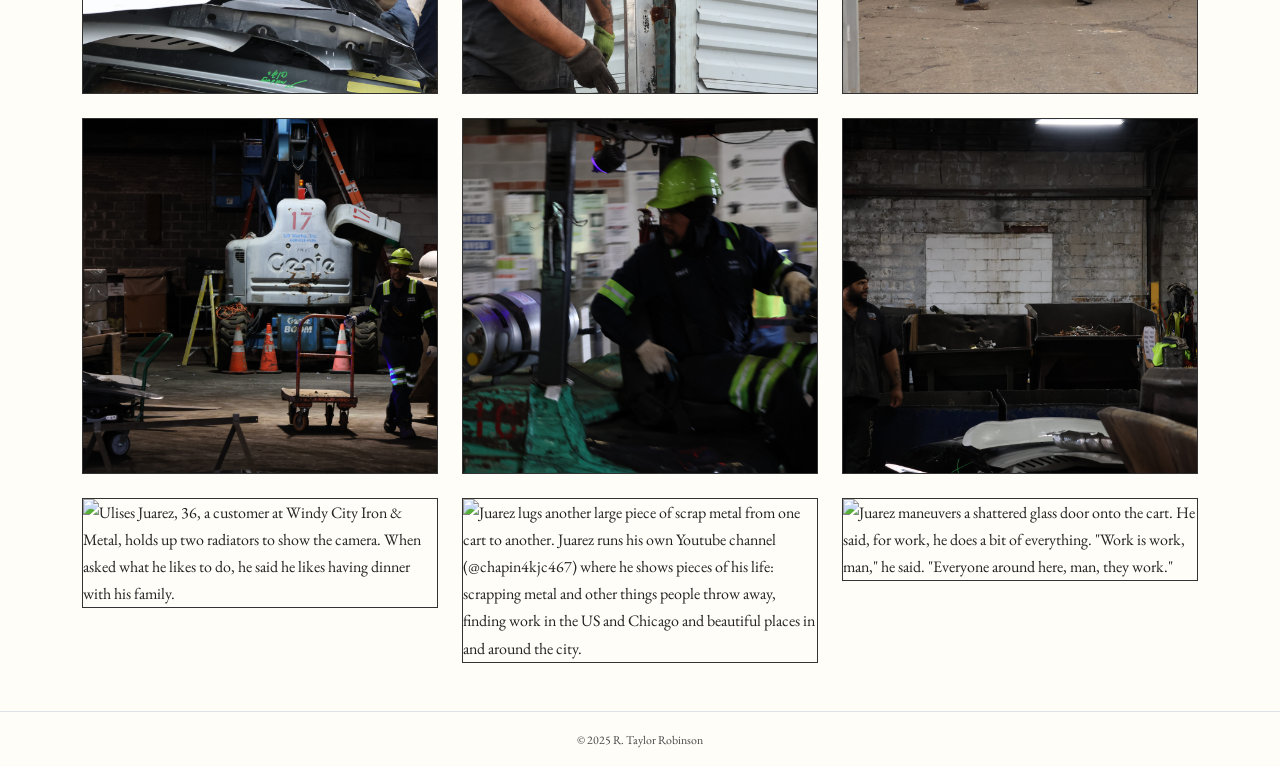
==== commit 156b1b24: "fix series-description alignment and small-screen behavior" ====
--- a/photography.html
+++ b/photography.html
@@ -83,7 +83,7 @@
 
     <h2 class="section-heading text-center mb-4">Israel Gonzalez</h2>
 
-    <p class="series-description text-center">
+    <p class="series-description">
         Israel Gonzalez lives on the street after serving more than ten years in a federal penitentiary. Now he's on his way to getting an apartment and has big dreams, like becoming a neurologist.
     </p>
 
@@ -200,7 +200,7 @@
 
     <h2 class="section-heading text-center mb-4">Mustapha Kamal</h2>
 
-    <p class="series-description text-center">
+    <p class="series-description">
         Mustapha Kamal fled persecution in Myanmar and now helps refugees in Chicago the same way he had been helped when he arrived.
     </p>
 
@@ -303,7 +303,7 @@
 
     <h2 class="section-heading text-center mb-4">Windy City Iron & Metal</h2>
 
-    <p class="series-description text-center">
+    <p class="series-description">
         A typical day at Windy City Iron & Metal in Humboldt Park. An photographic exploration of the customers and employees of the scrap yard.
     </p>
 
--- a/website.css
+++ b/website.css
@@ -145,6 +145,10 @@
     margin-right: auto;
     text-align: center;    /* centers text inside too */
     display: block;        /* ensures margins work */
+  }
+
+  .series-description {
+    text-align: center;
   }
 }
 
@@ -208,4 +212,8 @@
     color: white;
     text-align: left;
     box-sizing: border-box;
+}
+
+.series-description {
+    display: inline-block;
 }
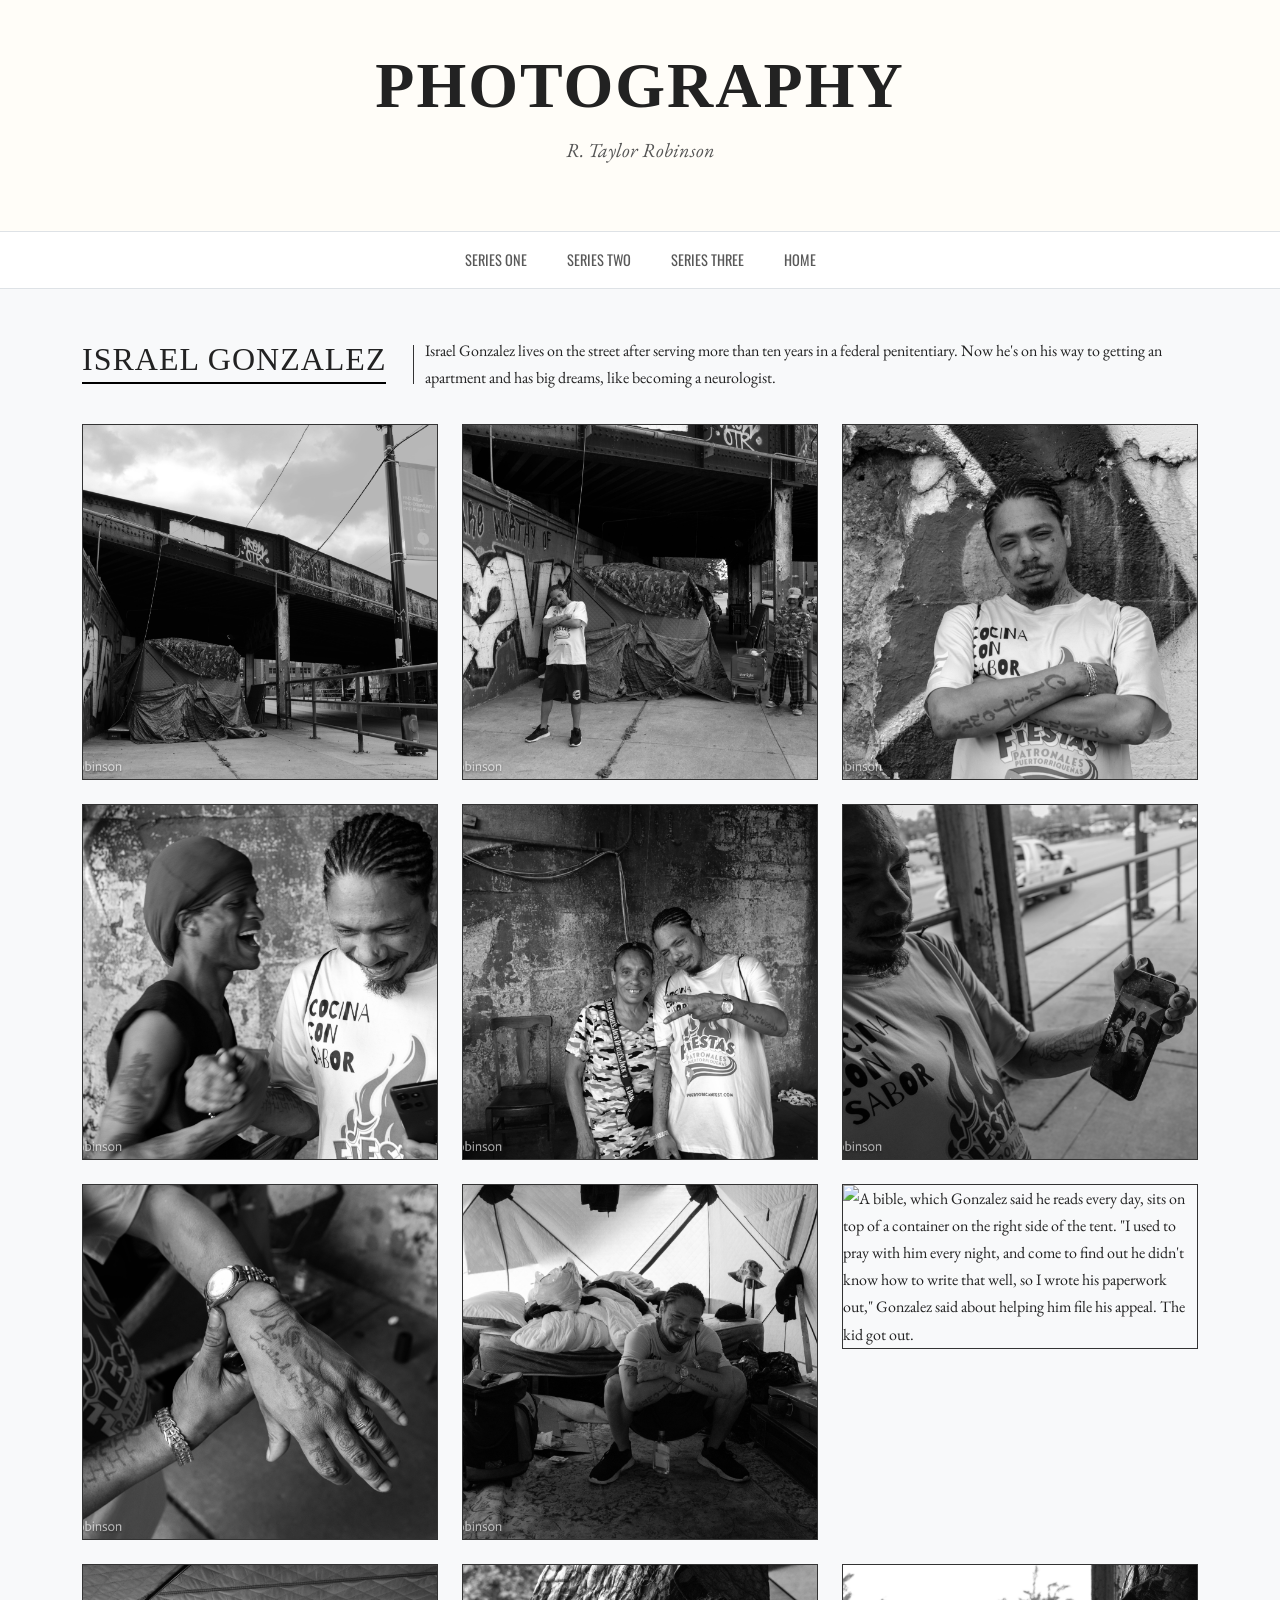
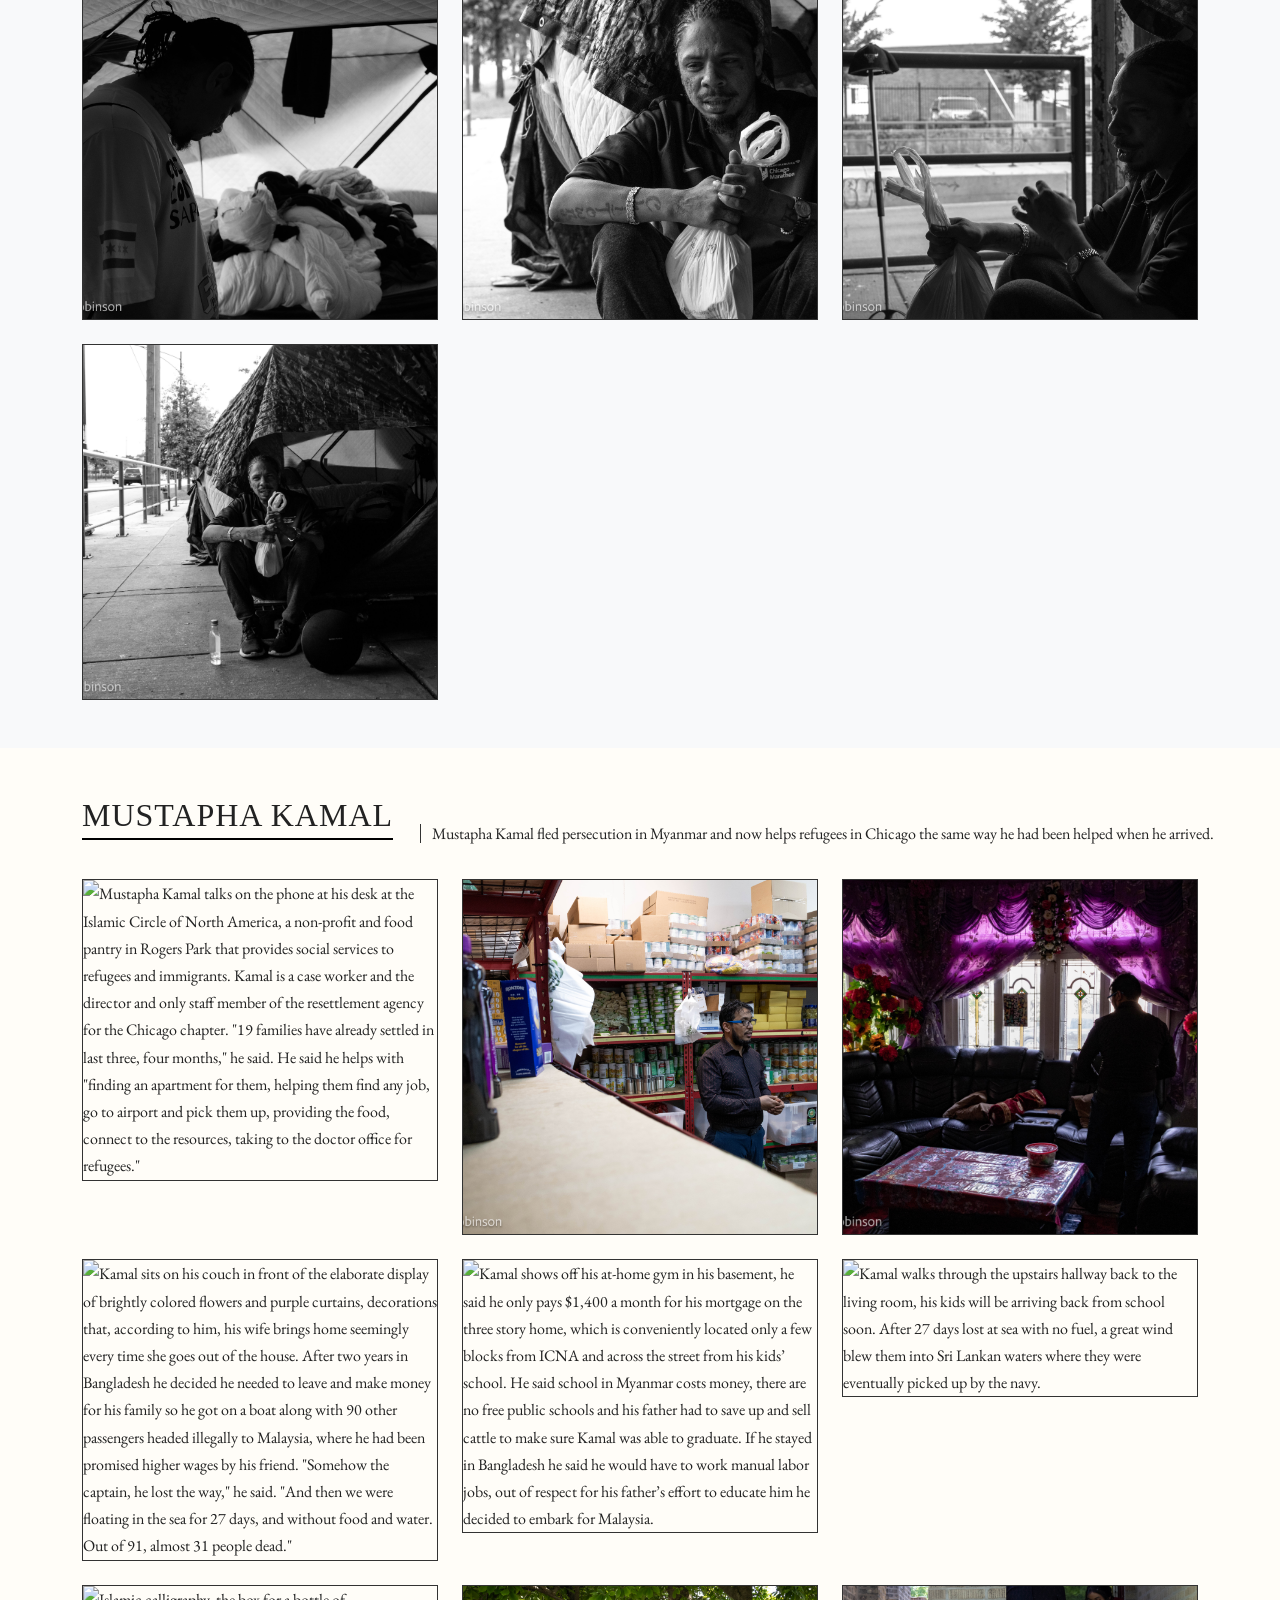
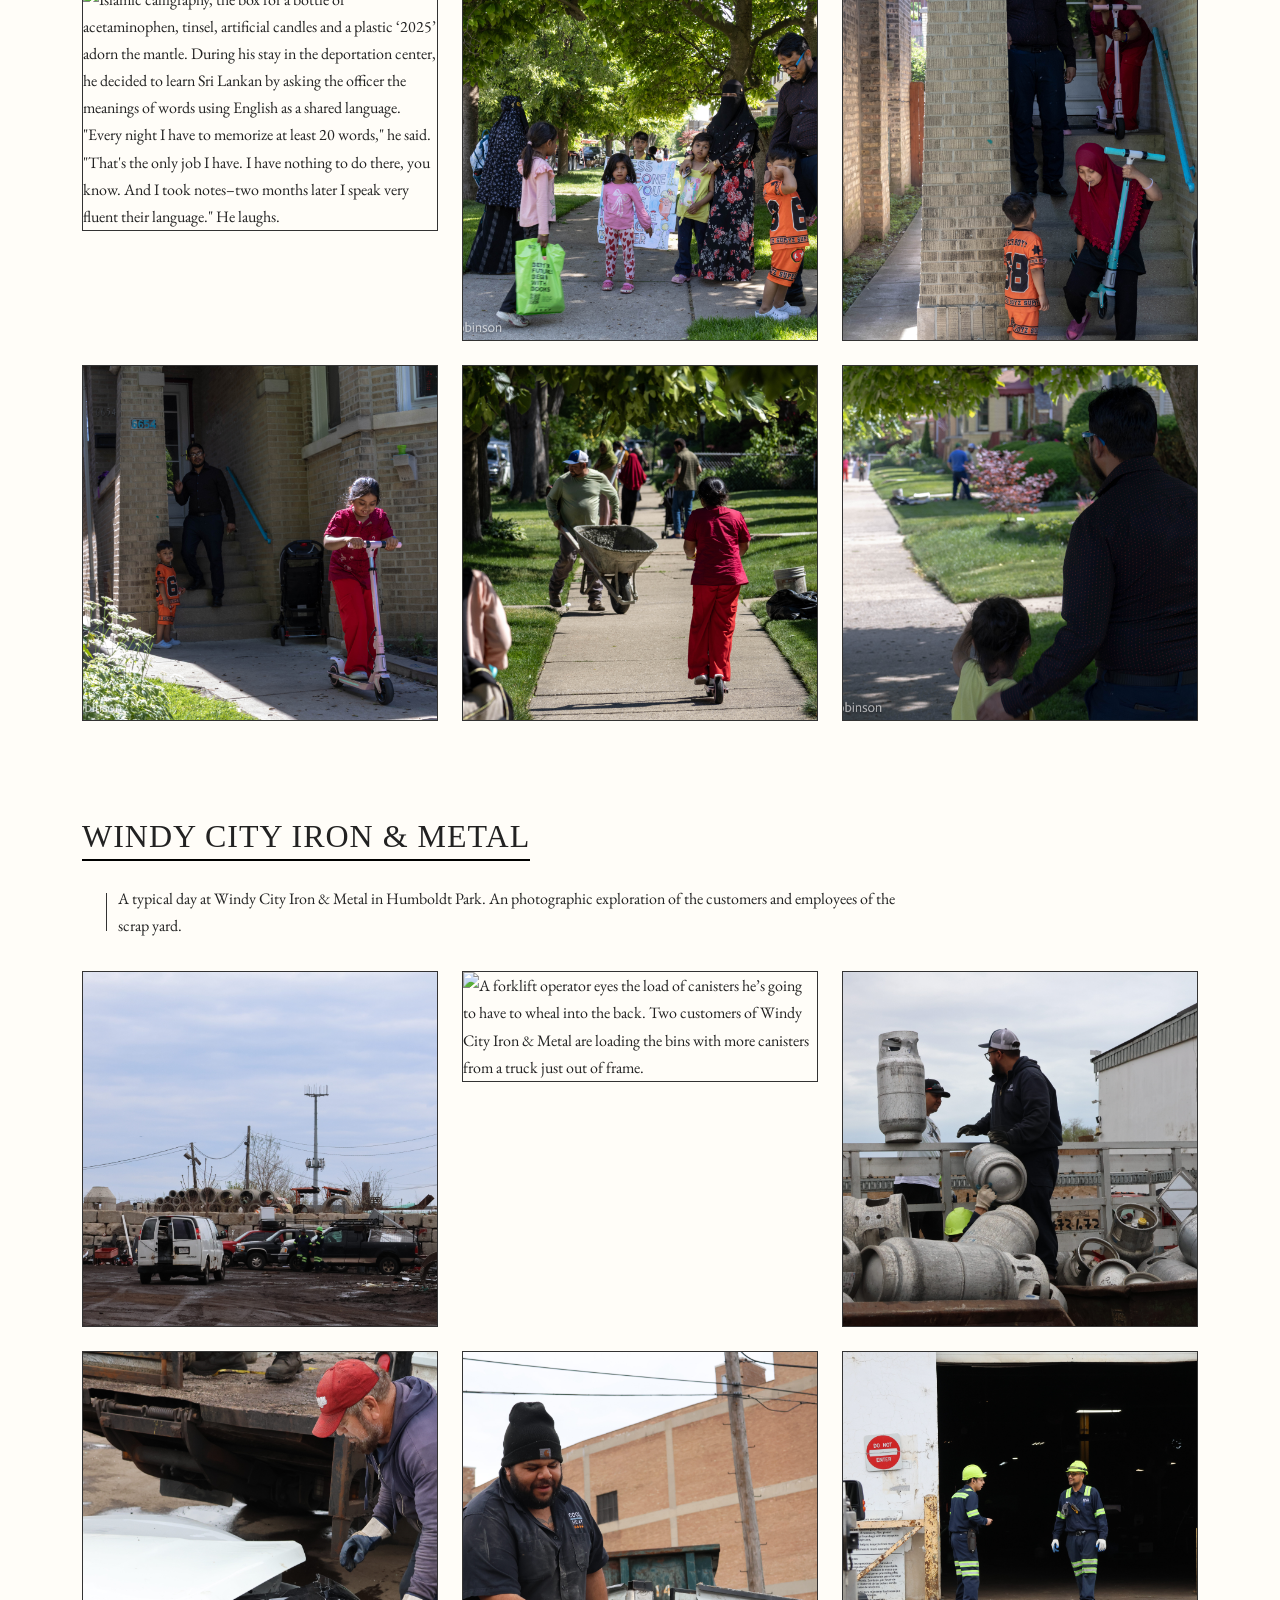
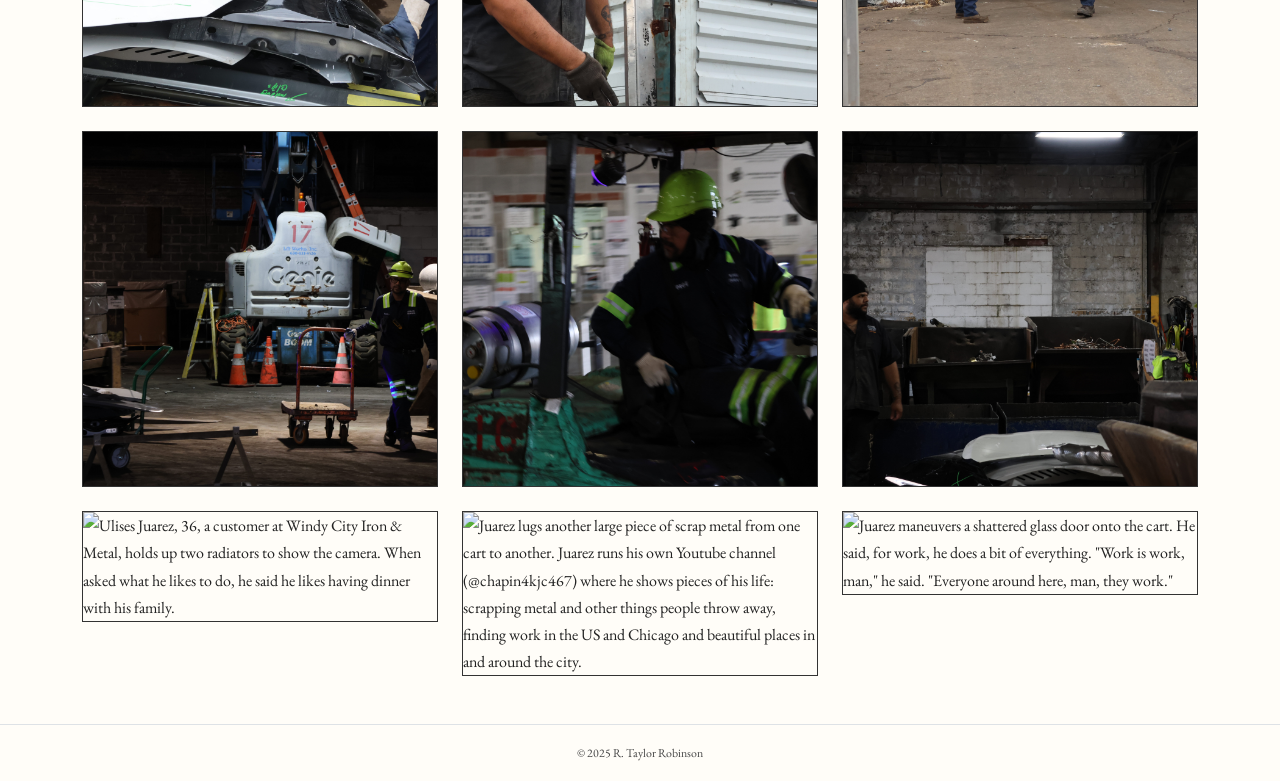
==== commit b23b0f86: "fix series header formatting in photography.html" ====
--- a/photography.html
+++ b/photography.html
@@ -81,11 +81,13 @@
 <section class="py-5 bg-light">
     <div class="container">
 
-    <h2 class="section-heading text-center mb-4">Israel Gonzalez</h2>
-
-    <p class="series-description">
-        Israel Gonzalez lives on the street after serving more than ten years in a federal penitentiary. Now he's on his way to getting an apartment and has big dreams, like becoming a neurologist.
-    </p>
+    <div class="series-header">
+        <h2 class="section-heading text-center mb-4">Israel Gonzalez</h2>
+
+        <p class="series-description">
+            Israel Gonzalez lives on the street after serving more than ten years in a federal penitentiary. Now he's on his way to getting an apartment and has big dreams, like becoming a neurologist.
+        </p>
+    </div>
 
     <div class="row g-4">
 
@@ -197,12 +199,13 @@
 <section class="py-5">
     <div class="container">
 
-
-    <h2 class="section-heading text-center mb-4">Mustapha Kamal</h2>
-
-    <p class="series-description">
-        Mustapha Kamal fled persecution in Myanmar and now helps refugees in Chicago the same way he had been helped when he arrived.
-    </p>
+    <div class="series-header">
+        <h2 class="section-heading text-center mb-4">Mustapha Kamal</h2>
+
+        <p class="series-description">
+            Mustapha Kamal fled persecution in Myanmar and now helps refugees in Chicago the same way he had been helped when he arrived.
+        </p>
+    </div>
 
     <div class="row g-4">
 
@@ -301,11 +304,13 @@
 <section class="py-5">
     <div class="container">
 
-    <h2 class="section-heading text-center mb-4">Windy City Iron & Metal</h2>
-
-    <p class="series-description">
-        A typical day at Windy City Iron & Metal in Humboldt Park. An photographic exploration of the customers and employees of the scrap yard.
-    </p>
+    <div class="series-header">
+        <h2 class="section-heading text-center mb-4">Windy City Iron & Metal</h2>
+
+        <p class="series-description">
+            A typical day at Windy City Iron & Metal in Humboldt Park. An photographic exploration of the customers and employees of the scrap yard.
+        </p>
+    </div>
 
     <div class="row g-4">
 
--- a/website.css
+++ b/website.css
@@ -123,33 +123,6 @@
 
 .contact {
   letter-spacing: 1px;
-}
-
-/* Shrink spacing and font a bit on smaller screens */
-@media (max-width: 768px) {
-  .navbar-nav .nav-link {
-    margin: 0 0.4rem;
-    font-size: 0.8rem;
-  }
-}
-
-@media (max-width: 480px) {
-  .navbar-nav .nav-link {
-    margin: 0 0.25rem;
-    font-size: 0.75rem;
-  }
-
-  .section-heading {
-    width: 300px;          /* or any fixed width */
-    margin-left: auto;
-    margin-right: auto;
-    text-align: center;    /* centers text inside too */
-    display: block;        /* ensures margins work */
-  }
-
-  .series-description {
-    text-align: center;
-  }
 }
 
 .portfolio-card .border-bottom {
@@ -216,4 +189,61 @@
 
 .series-description {
     display: inline-block;
+    position: relative;
+    vertical-align: -0.85em;
+    padding-left: 0.75em;
+    transform: translateX(1.5rem);
+}
+
+.series-description::before {
+    content: "";
+    position: absolute;
+
+    left: 0;
+    top: 15%;
+    height: 70%;   /* adjust to taste */
+
+    width: 1px;
+    background: #333;
+}
+
+/* Shrink spacing and font a bit on smaller screens */
+@media (max-width: 768px) {
+  .navbar-nav .nav-link {
+    margin: 0 0.4rem;
+    font-size: 0.8rem;
+  }
+}
+
+@media (max-width: 480px) {
+  .navbar-nav .nav-link {
+    margin: 0 0.25rem;
+    font-size: 0.75rem;
+  }
+
+  .section-heading {
+    width: 300px;          /* or any fixed width */
+    margin-left: auto;
+    margin-right: auto;
+    text-align: center;    /* centers text inside too */
+    display: block;        /* ensures margins work */
+  }
+
+  .series-description {
+    display: block;
+    width: 100%;
+    max-width: 100%;
+    box-sizing: border-box;
+
+    transform: none;
+    padding: 0;
+    margin: 0 auto;
+
+    text-align: center;
+}
+
+  .series-description::before {
+    display: none;
+    content: none;
+  }
 }
